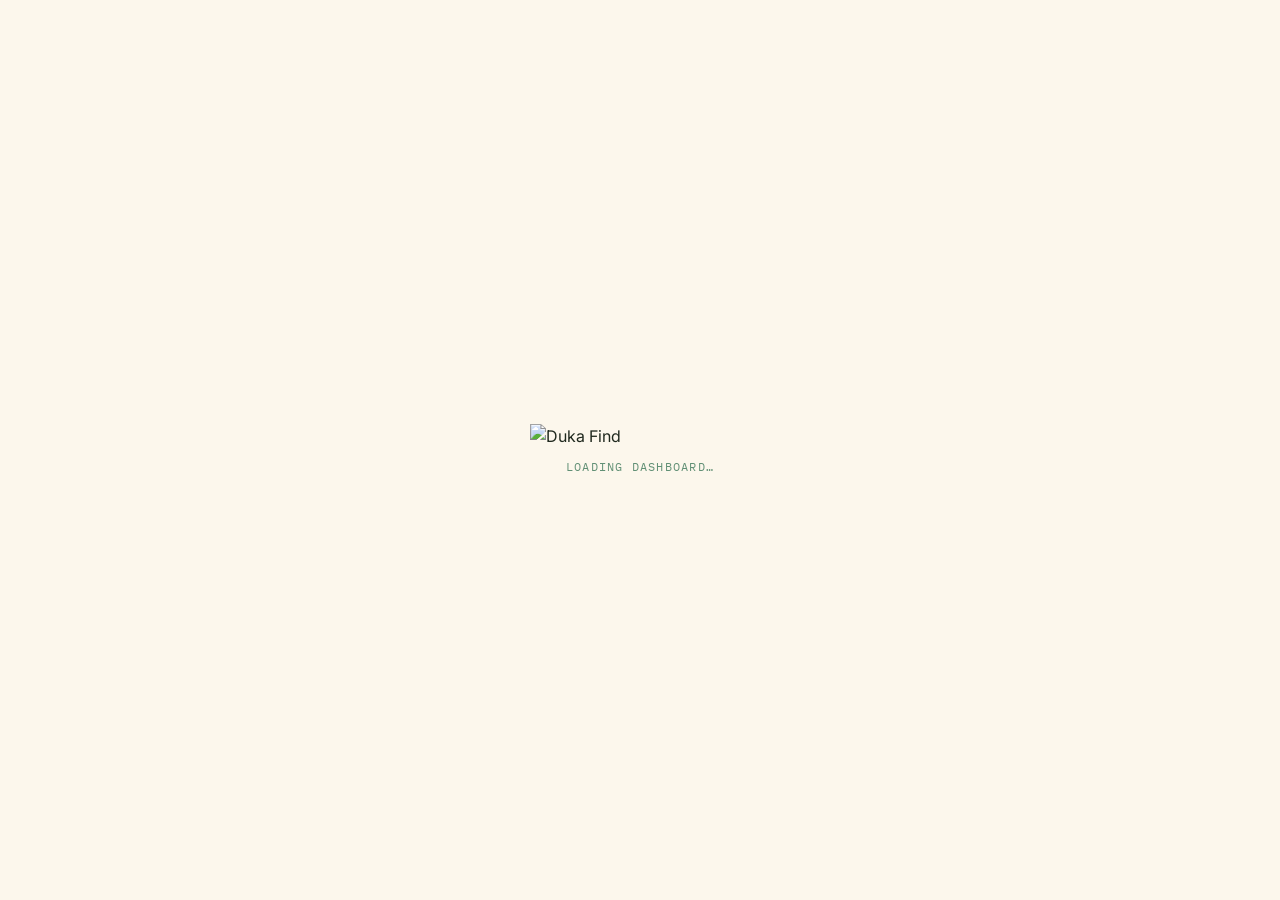
==== admin.html @ 9ef1d08e "Add files via upload" ====
<!DOCTYPE html>
<html lang="en">
<head>
<meta charset="UTF-8">
<meta name="viewport" content="width=device-width, initial-scale=1.0, viewport-fit=cover">
<title>Duka Find — Manage your duka</title>
<link rel="preconnect" href="https://fonts.googleapis.com">
<link href="https://fonts.googleapis.com/css2?family=Fraunces:ital,opsz,wght@0,9..144,500;0,9..144,600;0,9..144,700;0,9..144,800;1,9..144,500;1,9..144,600&family=Inter:wght@400;500;600;700;800&family=IBM+Plex+Mono:wght@500;600&display=swap" rel="stylesheet">
<script src="https://cdn.jsdelivr.net/npm/@supabase/supabase-js@2"></script>
<style>
  :root{
    --cream:#FCF7EC; --cream-deep:#F4EBD9; --paper:#FFFFFF;
    --ink:#20291E; --ink-soft:#5C6B5F; --ink-faint:#8B9A8C;
    --green:#2E6E4E; --green-dark:#1B4A32; --green-soft:#E6F1EA;
    --mango:#EDA93A; --mango-soft:#FCEFD4;
    --paprika:#C6512E; --paprika-soft:#F8E3DA;
    --line:rgba(32,41,30,0.10);
    --shadow-sm:0 6px 18px rgba(32,41,30,0.06);
    --shadow-md:0 18px 40px rgba(32,41,30,0.12);
    --r-lg:24px; --r-md:16px; --r-sm:11px; --r-pill:999px;
  }
  *{box-sizing:border-box;}
  html{height:100%;}
  body{margin:0;height:100dvh;background:var(--cream);color:var(--ink);font-family:'Inter',sans-serif;line-height:1.5;-webkit-font-smoothing:antialiased;overflow:hidden;}
  h1,h2,h3{font-family:'Fraunces',serif;margin:0 0 4px;letter-spacing:-0.01em;}
  button,input,textarea,select{font-family:inherit;}
  img{max-width:100%;}
  @media (prefers-reduced-motion:reduce){*{animation:none!important;transition:none!important;}}
  :focus-visible{outline:2.5px solid var(--green);outline-offset:2px;}
  svg{width:20px;height:20px;display:block;}

  .app{display:flex;flex-direction:column;height:100dvh;max-width:1180px;margin:0 auto;}

  header.topbar{position:relative;overflow:hidden;flex:none;background:linear-gradient(160deg,var(--green-dark),var(--green) 130%);color:#fff;border-radius:0 0 28px 28px;}
  .blob{position:absolute;border-radius:50%;filter:blur(2px);opacity:0.16;background:var(--mango);}
  .blob1{width:220px;height:220px;top:-110px;right:-60px;}
  .blob2{width:160px;height:160px;bottom:-90px;left:8%;opacity:0.12;}
  .topbar-inner{position:relative;padding:20px 20px 26px;display:flex;align-items:center;justify-content:space-between;gap:12px;flex-wrap:wrap;}
  .logo{display:flex;align-items:center;gap:10px;}
  .logo-mark{width:40px;height:40px;object-fit:contain;flex:none;}
  .logo-text{font-family:'Fraunces',serif;font-size:1.35rem;font-weight:700;}
  .logo-sub{font-size:0.68rem;letter-spacing:0.13em;text-transform:uppercase;opacity:0.8;font-family:'IBM Plex Mono',monospace;}

  .top-nav{display:none;gap:6px;background:rgba(255,255,255,0.12);padding:5px;border-radius:var(--r-pill);}
  @media(min-width:760px){.top-nav{display:flex;}}
  .nav-btn{display:flex;align-items:center;gap:7px;background:none;border:none;color:#fff;opacity:0.82;font-weight:600;font-size:0.86rem;padding:9px 15px;border-radius:var(--r-pill);cursor:pointer;transition:opacity .15s,background .15s;position:relative;}
  .nav-btn:hover{opacity:1;}
  .nav-btn.active{background:#fff;color:var(--green-dark);opacity:1;}
  .nav-badge{background:var(--paprika);color:#fff;font-family:'IBM Plex Mono',monospace;font-size:0.66rem;min-width:16px;height:16px;border-radius:9px;display:inline-flex;align-items:center;justify-content:center;padding:0 4px;}
  .top-right{display:flex;align-items:center;gap:10px;}
  .user-chip{display:flex;align-items:center;gap:8px;background:rgba(255,255,255,0.14);color:#fff;padding:6px 8px 6px 6px;border-radius:var(--r-pill);}
  .user-chip .avatar{width:28px;height:28px;font-size:0.78rem;}
  .user-chip button{background:none;border:none;color:#fff;opacity:0.8;font-size:0.78rem;font-weight:700;cursor:pointer;}
  .user-chip button:hover{opacity:1;}

  .views{position:relative;flex:1;overflow:hidden;}
  .view.root{position:absolute;inset:0;display:none;overflow-y:auto;padding:26px 20px 100px;}
  @media(min-width:760px){.view.root{padding-bottom:40px;}}
  .view.root.active{display:block;animation:riseIn .3s ease;}
  .view.root.flex-view.active{display:flex;flex-direction:column;padding:0;overflow:hidden;}
  @keyframes riseIn{from{opacity:0;transform:translateY(8px);}to{opacity:1;transform:translateY(0);}}

  .page-intro{max-width:60ch;margin-bottom:22px;}
  .eyebrow{font-family:'IBM Plex Mono',monospace;font-size:0.76rem;color:var(--green);font-weight:600;margin:0 0 6px;}
  .page-intro h1{font-size:1.55rem;}
  .page-intro p{color:var(--ink-soft);margin:6px 0 0;}
  .content-max{max-width:720px;}

  .panel{background:var(--paper);border-radius:var(--r-lg);box-shadow:var(--shadow-sm);border:1px solid var(--line);padding:24px 24px 26px;margin-bottom:22px;}
  label{display:block;font-size:0.82rem;font-weight:700;color:var(--ink-soft);margin-bottom:6px;}
  input[type=text],input[type=email],input[type=password],input[type=number],textarea,select{
    width:100%;padding:12px 14px;border:1.6px solid var(--line);border-radius:var(--r-sm);
    font-size:0.94rem;color:var(--ink);background:var(--cream);transition:border-color .15s,box-shadow .15s;
  }
  input:focus,textarea:focus,select:focus{outline:none;border-color:var(--green);box-shadow:0 0 0 4px var(--green-soft);}
  textarea{resize:vertical;min-height:80px;}
  .field{margin-bottom:16px;}
  .grid-2{display:grid;grid-template-columns:1fr 1fr;gap:16px;}
  @media(max-width:560px){.grid-2{grid-template-columns:1fr;}}
  .hint{font-size:0.78rem;color:var(--ink-faint);margin-top:5px;}
  .field-error{font-size:0.8rem;color:var(--paprika);margin-top:5px;display:none;}
  .pin-row{display:flex;align-items:center;gap:12px;flex-wrap:wrap;}
  .btn-pin{background:var(--green-soft);color:var(--green-dark);border:none;border-radius:var(--r-pill);padding:10px 18px;font-weight:700;font-size:0.86rem;cursor:pointer;display:inline-flex;align-items:center;gap:8px;}
  .btn-pin:hover{background:var(--green);color:#fff;}
  .btn-pin:disabled{opacity:0.6;cursor:not-allowed;}
  .pin-status{font-size:0.82rem;color:var(--ink-soft);}
  .pin-status.ok{color:var(--green-dark);font-weight:600;}

  .btn{font-weight:700;font-size:0.9rem;border:none;border-radius:var(--r-pill);padding:12px 22px;cursor:pointer;display:inline-flex;align-items:center;gap:8px;transition:transform .12s,background .15s;}
  .btn:active{transform:scale(0.97);}
  .btn-primary{background:var(--green);color:#fff;box-shadow:0 10px 22px rgba(46,110,78,0.28);}
  .btn-primary:hover{background:var(--green-dark);}
  .btn-block{width:100%;justify-content:center;}
  .btn[disabled]{opacity:0.6;cursor:not-allowed;}

  .uploader{border:2px dashed var(--line);border-radius:var(--r-md);padding:22px;text-align:center;cursor:pointer;background:var(--cream);display:flex;flex-direction:column;align-items:center;gap:8px;transition:border-color .15s,background .15s;}
  .uploader:hover{border-color:var(--green);background:var(--green-soft);}
  .uploader input{display:none;}
  .uploader .up-icon{width:40px;height:40px;border-radius:50%;background:var(--mango-soft);color:var(--mango);display:flex;align-items:center;justify-content:center;}
  .uploader p{margin:0;font-size:0.85rem;color:var(--ink-soft);}
  .thumbs{display:flex;flex-wrap:wrap;gap:10px;margin-top:12px;}
  .thumb{position:relative;width:78px;height:78px;border-radius:12px;overflow:hidden;border:1px solid var(--line);}
  .thumb img{width:100%;height:100%;object-fit:cover;display:block;}
  .thumb button{position:absolute;top:4px;right:4px;background:var(--paprika);color:#fff;border:none;border-radius:50%;width:20px;height:20px;font-size:12px;line-height:1;cursor:pointer;}

  .neg-toggle{display:flex;align-items:center;gap:10px;padding:12px 14px;border:1.6px solid var(--line);border-radius:var(--r-sm);background:var(--cream);cursor:pointer;}
  .neg-toggle input{width:18px;height:18px;accent-color:var(--paprika);}
  .neg-toggle span.lbl{font-size:0.9rem;font-weight:600;flex:1;}
  .stamp{display:inline-flex;align-items:center;border:1.6px solid var(--paprika);color:var(--paprika);font-family:'IBM Plex Mono',monospace;text-transform:uppercase;font-size:0.62rem;letter-spacing:.07em;padding:2px 7px;border-radius:5px;transform:rotate(-4deg);font-weight:700;}

  .product-row{display:flex;gap:14px;padding:14px 0;border-top:1px solid var(--line);align-items:flex-start;}
  .product-row:first-child{border-top:none;}
  .p-thumb{width:64px;height:64px;border-radius:12px;object-fit:cover;background:var(--cream);flex:none;border:1px solid var(--line);}
  .p-info{flex:1;min-width:0;}
  .p-info h4{margin:0 0 3px;font-family:'Fraunces',serif;font-size:1.05rem;}
  .p-info p{margin:6px 0 0;font-size:0.85rem;color:var(--ink-soft);}
  .tag{position:relative;display:inline-flex;align-items:center;background:var(--mango);color:var(--green-dark);padding:3px 12px 3px 18px;font-family:'IBM Plex Mono',monospace;font-weight:600;font-size:0.78rem;clip-path:polygon(9px 0,100% 0,100% 100%,9px 100%,0 50%);}
  .tag::before{content:'';position:absolute;left:5px;top:50%;transform:translateY(-50%);width:4px;height:4px;border-radius:50%;background:var(--cream);}
  .p-meta{display:flex;gap:8px;align-items:center;margin-top:6px;flex-wrap:wrap;}
  .icon-btn{background:none;border:none;color:var(--ink-faint);cursor:pointer;font-size:0.8rem;font-weight:700;padding:6px 8px;display:flex;align-items:center;gap:5px;}
  .icon-btn:hover{color:var(--paprika);}
  .icon-btn.round{width:38px;height:38px;border-radius:50%;border:1px solid var(--line);background:var(--paper);color:var(--ink);display:flex;align-items:center;justify-content:center;flex:none;}
  .icon-btn.round:hover{background:var(--green-soft);color:var(--green-dark);}
  .empty-state{background:var(--paper);border:1.5px dashed var(--line);border-radius:var(--r-lg);padding:40px 24px;text-align:center;color:var(--ink-soft);}
  .empty-state .es-icon{width:48px;height:48px;border-radius:50%;background:var(--green-soft);color:var(--green);display:flex;align-items:center;justify-content:center;margin:0 auto 12px;}
  .empty-state h3{color:var(--ink);margin-bottom:6px;font-size:1.05rem;}
  .verified-badge{display:inline-flex;align-items:center;gap:5px;font-size:0.76rem;font-weight:700;padding:5px 11px;border-radius:var(--r-pill);}
  .verified-badge.pending{background:var(--mango-soft);color:#8a5c10;}
  .verified-badge.ok{background:var(--green-soft);color:var(--green-dark);}
  .tin-display{background:var(--cream-deep);border-radius:var(--r-sm);padding:12px 14px;font-family:'IBM Plex Mono',monospace;font-size:0.88rem;display:flex;align-items:center;justify-content:space-between;gap:10px;flex-wrap:wrap;}

  /* pushed chat view (list -> full conversation) */
  .conv-list{display:flex;flex-direction:column;gap:10px;}
  .conv-row{display:flex;align-items:center;gap:13px;background:var(--paper);border:1px solid var(--line);border-radius:var(--r-md);padding:13px 15px;cursor:pointer;transition:transform .15s,box-shadow .15s;}
  .conv-row:hover{transform:translateY(-1px);box-shadow:var(--shadow-sm);}
  .avatar{width:46px;height:46px;border-radius:50%;background:var(--green);color:#fff;display:flex;align-items:center;justify-content:center;font-family:'Fraunces',serif;font-weight:700;font-size:1.1rem;flex:none;}
  .conv-main{flex:1;min-width:0;}
  .conv-top{display:flex;justify-content:space-between;gap:8px;}
  .conv-top h4{margin:0;font-family:'Fraunces',serif;font-size:1.02rem;}
  .conv-time{font-family:'IBM Plex Mono',monospace;font-size:0.68rem;color:var(--ink-faint);white-space:nowrap;}
  .conv-preview{display:flex;justify-content:space-between;align-items:center;gap:8px;margin-top:2px;}
  .conv-preview p{margin:0;font-size:0.85rem;color:var(--ink-soft);white-space:nowrap;overflow:hidden;text-overflow:ellipsis;}
  .dot{width:9px;height:9px;border-radius:50%;background:var(--paprika);flex:none;}

  .view.pushed{position:fixed;inset:0;background:var(--cream);z-index:60;transform:translateX(100%);transition:transform .32s cubic-bezier(.22,.61,.36,1);display:flex;flex-direction:column;}
  .view.pushed.active{transform:translateX(0);}
  .page-head{flex:none;display:flex;align-items:center;gap:14px;padding:16px 18px;background:var(--paper);border-bottom:1px solid var(--line);}
  .chat-head-info{display:flex;align-items:center;gap:11px;flex:1;min-width:0;}
  .chat-head-info .avatar{width:40px;height:40px;font-size:1rem;box-shadow:0 2px 8px rgba(46,110,78,0.25);}
  .chat-head-info h2{font-size:1.02rem;text-align:left;margin:0;white-space:nowrap;overflow:hidden;text-overflow:ellipsis;}
  .page-head.chat-head{box-shadow:0 2px 10px rgba(32,41,30,0.05);}
  .tiny{font-size:0.74rem;color:var(--ink-soft);}
  .chat-scroll{flex:1;overflow-y:auto;padding:20px 16px;display:flex;flex-direction:column;gap:3px;background:
      radial-gradient(circle at 90% 0%, rgba(46,110,78,0.06), transparent 42%),
      radial-gradient(circle at 10% 100%, rgba(237,169,58,0.05), transparent 45%),
      var(--cream-deep);}
  .msg-row{display:flex;flex-direction:column;margin:5px 0;max-width:min(78%,480px);}
  .msg-row.owner{align-self:flex-end;align-items:flex-end;}
  .msg-row.customer{align-self:flex-start;align-items:flex-start;}
  .msg{padding:9px 13px;border-radius:17px;font-size:0.91rem;line-height:1.42;box-shadow:0 1px 2px rgba(32,41,30,0.06);word-break:break-word;}
  .msg-row.owner .msg{background:linear-gradient(155deg,var(--green),var(--green-dark));color:#fff;border-bottom-right-radius:4px;}
  .msg-row.customer .msg{background:var(--paper);color:var(--ink);border:1px solid var(--line);border-bottom-left-radius:4px;}
  .msg-meta{display:flex;align-items:center;gap:4px;margin-top:3px;padding:0 3px;font-family:'IBM Plex Mono',monospace;font-size:0.64rem;color:var(--ink-faint);}
  .msg-ticks{display:flex;align-items:center;color:var(--ink-faint);}
  .msg-ticks svg{width:15px;height:15px;}
  .msg-ticks.seen{color:var(--mango);}
  .empty-chat{margin:auto;text-align:center;color:var(--ink-soft);font-size:0.88rem;max-width:30ch;}

  .composer{flex:none;display:flex;align-items:flex-end;gap:10px;padding:14px 20px;padding-bottom:max(14px, env(safe-area-inset-bottom));background:var(--paper);border-top:1px solid var(--line);box-shadow:0 -2px 10px rgba(32,41,30,0.04);}
  .attach-btn{width:42px;height:42px;border-radius:50%;background:var(--cream);color:var(--ink-soft);border:1.5px solid var(--line);display:flex;align-items:center;justify-content:center;cursor:pointer;flex:none;transition:background .15s,color .15s,border-color .15s;}
  .attach-btn svg{width:19px;height:19px;}
  .attach-btn:hover{background:var(--green-soft);color:var(--green-dark);border-color:var(--green-soft);}
  .image-preview-bar{flex:none;display:flex;align-items:center;gap:10px;padding:10px 20px;background:var(--paper);border-top:1px solid var(--line);font-size:0.82rem;color:var(--ink-soft);}
  .image-preview-bar img{width:40px;height:40px;object-fit:cover;border-radius:8px;border:1px solid var(--line);}
  .image-preview-bar button{margin-left:auto;background:none;border:none;color:var(--ink-faint);cursor:pointer;width:26px;height:26px;border-radius:50%;display:flex;align-items:center;justify-content:center;}
  .image-preview-bar button:hover{background:var(--cream-deep);}
  .msg img.chat-img{max-width:100%;border-radius:10px;display:block;cursor:zoom-in;}
  .msg img.chat-img + span{margin-top:6px;display:block;}
  .lightbox{position:fixed;inset:0;background:rgba(20,28,20,0.88);z-index:90;display:none;align-items:center;justify-content:center;padding:24px;}
  .lightbox.open{display:flex;}
  .lightbox img{max-width:100%;max-height:88vh;border-radius:12px;box-shadow:0 20px 60px rgba(0,0,0,0.4);}
  .lightbox-close{position:absolute;top:20px;right:20px;width:42px;height:42px;border-radius:50%;background:rgba(255,255,255,0.15);color:#fff;border:none;display:flex;align-items:center;justify-content:center;cursor:pointer;}
  .lightbox-close:hover{background:rgba(255,255,255,0.28);}
  .composer textarea{flex:1;resize:none;max-height:120px;min-height:44px;border:1.6px solid var(--line);border-radius:20px;padding:11px 16px;font-size:0.9rem;background:var(--cream);color:var(--ink);}
  .composer textarea:focus{outline:none;border-color:var(--green);}
  .send-btn{width:46px;height:46px;border-radius:50%;background:linear-gradient(155deg,var(--green),var(--green-dark));color:#fff;border:none;display:flex;align-items:center;justify-content:center;cursor:pointer;flex:none;transition:transform .12s,box-shadow .15s;box-shadow:0 3px 10px rgba(46,110,78,0.35);}
  .send-btn:hover{box-shadow:0 4px 14px rgba(46,110,78,0.45);}
  .send-btn:active{transform:scale(0.93);}

  .bottom-nav{flex:none;background:var(--paper);border-top:1px solid var(--line);display:flex;justify-content:space-around;padding:8px 10px max(8px, env(safe-area-inset-bottom));box-shadow:0 -6px 20px rgba(32,41,30,0.06);}
  @media(min-width:760px){.bottom-nav{display:none;}}
  .bn-btn{position:relative;background:none;border:none;display:flex;flex-direction:column;align-items:center;gap:3px;color:var(--ink-faint);font-size:0.66rem;font-weight:600;padding:6px 18px;border-radius:14px;cursor:pointer;}
  .bn-btn.active{color:var(--green-dark);background:var(--green-soft);}
  .bn-badge{position:absolute;top:2px;right:8px;background:var(--paprika);color:#fff;font-family:'IBM Plex Mono',monospace;font-size:0.58rem;min-width:14px;height:14px;border-radius:8px;display:flex;align-items:center;justify-content:center;padding:0 3px;}

  #toast{position:fixed;bottom:88px;left:50%;transform:translateX(-50%) translateY(20px);background:var(--ink);color:var(--cream);padding:12px 20px;border-radius:999px;font-size:0.86rem;opacity:0;pointer-events:none;transition:opacity .2s,transform .2s;z-index:80;}
  #toast.show{opacity:1;transform:translateX(-50%) translateY(0);}
  @media(min-width:760px){#toast{bottom:24px;}}
  .loading-row{display:flex;flex-direction:column;align-items:center;justify-content:center;gap:12px;padding:46px 20px;color:var(--ink-soft);font-size:0.86rem;}
  .loading-row .logo-ping-wrap{position:relative;width:56px;height:56px;display:flex;align-items:center;justify-content:center;}
  .loading-row .logo-ping-wrap img{width:40px;height:40px;position:relative;z-index:2;animation:logoBreathe 1.6s ease-in-out infinite;}
  .loading-row .ping-ring{position:absolute;inset:0;border-radius:50%;border:2px solid var(--mango);opacity:0;animation:pingRing 1.8s ease-out infinite;}
  .loading-row .ping-ring.delay{animation-delay:0.9s;}
  @keyframes pingRing{0%{transform:scale(0.55);opacity:0.65;}100%{transform:scale(1.7);opacity:0;}}
  @keyframes logoBreathe{0%,100%{transform:scale(1);}50%{transform:scale(1.08);}}

  #splashScreen{position:fixed;inset:0;background:var(--cream);z-index:300;display:flex;flex-direction:column;align-items:center;justify-content:center;gap:10px;transition:opacity .45s ease, visibility .45s ease;}
  #splashScreen.hide{opacity:0;visibility:hidden;pointer-events:none;}
  #splashScreen img{width:min(220px,60vw);animation:splashPulse 1.8s ease-in-out infinite;}
  #splashScreen span{font-family:'IBM Plex Mono',monospace;font-size:0.76rem;letter-spacing:0.1em;text-transform:uppercase;color:var(--green);opacity:0.75;}
  @keyframes splashPulse{0%,100%{transform:scale(1);}50%{transform:scale(1.045);}}

  /* ---------------- auth gate ---------------- */
  #authGate{position:fixed;inset:0;background:var(--cream);z-index:100;display:flex;align-items:center;justify-content:center;padding:24px;overflow-y:auto;}
  .auth-card{background:var(--paper);border-radius:var(--r-lg);box-shadow:var(--shadow-md);max-width:440px;width:100%;padding:30px 28px 32px;margin:24px 0;}
  .auth-card h1{font-size:1.4rem;}
  .auth-card .sub{color:var(--ink-soft);font-size:0.9rem;margin:6px 0 20px;}
  .auth-tabs{display:flex;gap:6px;background:var(--cream);padding:5px;border-radius:var(--r-pill);margin-bottom:22px;}
  .auth-tab{flex:1;border:none;background:none;padding:9px;border-radius:var(--r-pill);font-weight:700;font-size:0.86rem;color:var(--ink-soft);cursor:pointer;}
  .auth-tab.active{background:var(--green);color:#fff;}
  .auth-form{display:none;}
  .auth-form.active{display:block;}
  .auth-msg{font-size:0.85rem;padding:10px 13px;border-radius:var(--r-sm);margin-bottom:14px;display:none;}
  .auth-msg.show{display:block;}
  .auth-msg.error{background:var(--paprika-soft);color:#8a2f14;}
  .auth-msg.success{background:var(--green-soft);color:var(--green-dark);}
</style>
<style id="messages-reference-design">#view-messages .messages-shell{background:var(--paper);border:1px solid var(--line);border-radius:22px;overflow:hidden;box-shadow:var(--shadow-sm);}
#view-messages .messages-sidebar{min-width:0;background:var(--paper);}
#view-messages .section-head{padding:20px 18px 16px;margin:0;border-bottom:1px solid var(--line);}
#view-messages .section-head h1{font-size:1.25rem;color:var(--green-dark);}
#view-messages .section-head .sub{font-size:.76rem;margin:4px 0 0;color:var(--green);}
#view-messages #convList{gap:4px;padding:10px;}
#view-messages .conv-row{border:0;border-radius:13px;padding:12px 10px;gap:10px;box-shadow:none;}
#view-messages .conv-row:hover{transform:none;background:var(--green-soft);}
#view-messages .conv-row[aria-current="true"]{background:var(--cream-deep);box-shadow:inset 3px 0 var(--mango);}
#view-messages .conv-row .avatar{width:40px;height:40px;font-size:1rem;}
#view-messages .conv-top h4{font-family:'Inter',sans-serif;font-size:.8rem;font-weight:600;color:var(--green-dark);}
#view-messages .conv-preview p{font-size:.72rem;color:var(--green);}
#view-messages .conv-time{font-size:.6rem;}
#view-messages .dot{background:var(--mango);}
.messages-chat-host{display:none;}
#view-chat .chat-scroll{min-height:0;background:var(--cream);padding:22px 24px;}
#view-chat .msg-row.owner .msg{background:var(--green-dark);color:white;}
#view-chat .msg-row.customer .msg{background:var(--paper);color:var(--green-dark);}
#view-chat .msg{padding:12px 15px;font-size:.83rem;border-radius:14px;}
#view-chat .msg-row{margin-top:22px;max-width:78%;}
#view-chat .msg-row.grouped{margin-top:3px;}
#view-chat .chat-head-info h2{font-size:1.2rem;color:var(--green-dark);}
#view-chat .composer{gap:8px;padding:12px;background:var(--paper);box-shadow:none;}
#view-chat .composer textarea{min-width:0;background:var(--cream);border-radius:13px;color:var(--green-dark);}
#view-chat .attach-btn{border:0;background:var(--cream);color:var(--green);width:36px;height:40px;border-radius:10px;}
#view-chat .send-btn{border-radius:11px;width:40px;height:40px;background:var(--green-dark);}
#view-chat .image-preview-bar[hidden]{display:none;}
@media(min-width:720px){
  #view-messages{padding-top:24px;padding-bottom:24px;}
  #view-messages .messages-shell{display:grid;grid-template-columns:280px minmax(0,1fr);height:clamp(480px,calc(100dvh - 155px),820px);}
  #view-messages .messages-sidebar{display:flex;flex-direction:column;min-height:0;border-right:1px solid var(--line);}
  #view-messages #convList{flex:1;min-height:0;overflow-y:auto;}
  .messages-chat-host{display:flex;position:relative;min-width:0;min-height:0;background:var(--cream);}
  .messages-chat-placeholder{margin:auto;padding:30px;text-align:center;color:var(--ink-soft);}
  .messages-chat-placeholder h2{font-size:1.3rem;color:var(--green-dark);}
  .messages-chat-placeholder p{font-size:.85rem;}
  .messages-chat-host:has(#view-chat.active) .messages-chat-placeholder{display:none;}
  .messages-chat-host #view-chat{position:absolute;inset:0;z-index:1;transform:none;transition:none;display:none;min-width:0;min-height:0;}
  .messages-chat-host #view-chat.active{display:flex;}
  .messages-chat-host #chatBack{display:none;}
  .messages-chat-host .chat-head{padding:16px 22px;box-shadow:none;}
}
@media(max-width:719px){
  #view-messages .messages-shell{border:0;box-shadow:none;border-radius:16px;}
  #view-chat .chat-scroll{padding:18px 14px;}
  #view-chat .msg-row{max-width:88%;}
  #view-chat .composer{padding-bottom:max(12px,env(safe-area-inset-bottom));}
}
#view-messages.active{display:block;padding:24px 20px;}
#view-messages .messages-shell{height:100%;min-height:0;}
#view-messages .section-head{display:block;}
#view-chat .chat-scroll{gap:0;}
#view-chat .msg-row{margin-bottom:0;}
#view-chat .day-divider{display:flex;justify-content:center;margin:18px 0 10px;}
#view-chat .day-divider span{background:rgba(32,41,30,.06);color:var(--ink-soft);font-size:.72rem;font-weight:600;padding:4px 12px;border-radius:999px;}
#view-chat .msg-caption{display:block;margin-top:6px;}
#view-chat .send-btn:disabled{opacity:.45;cursor:not-allowed;}
@media(max-width:719px){#view-messages.active{padding:16px 12px 90px;overflow-y:auto;}#view-messages .messages-shell{height:auto;min-height:100%;}#view-chat{position:fixed;z-index:50;}}
</style><link rel="stylesheet" href="assets/admin-ui.css?v=8"><link rel="stylesheet" href="assets/duka-controls.css?v=7"></head>
<body>

<div id="splashScreen">
  <img src="assets/duka-logo.png" alt="Duka Find">
  <span>Loading dashboard…</span>
</div>

<!-- ================= AUTH GATE ================= -->
<div id="authGate"><div class="auth-card"><aside class="auth-story"><div class="brand-lockup"><img src="assets/duka-logo.png" alt="Duka Find"><span>Duka Find<small>FOR SHOP OWNERS</small></span></div><div class="story-copy"><p class="overline">GROW LOCAL. GO FURTHER.</p><h2>Your shop.<br>More discoverable.</h2><p>Connect with customers in your neighbourhood, one conversation at a time.</p><ul><li><svg viewBox="0 0 24 24" fill="none" stroke="currentColor" stroke-width="1.7" stroke-linecap="round" stroke-linejoin="round" aria-hidden="true"><path d="M20 10c0 6-8 12-8 12s-8-6-8-12a8 8 0 0 1 16 0ZM12 7v6m-3-3h6"/></svg> Help customers find you</li><li><svg viewBox="0 0 24 24" fill="none" stroke="currentColor" stroke-width="1.7" stroke-linecap="round" stroke-linejoin="round" aria-hidden="true"><path d="m3 7 9-4 9 4-9 4ZM3 7v10l9 4 9-4V7M12 11v10"/></svg> Showcase what you sell</li><li><svg viewBox="0 0 24 24" fill="none" stroke="currentColor" stroke-width="1.7" stroke-linecap="round" stroke-linejoin="round" aria-hidden="true"><path d="M21 11a8 8 0 0 1-8 8H7l-4 3V11a9 9 0 0 1 18 0Z"/></svg> Keep the conversation going</li></ul></div><div class="story-footer">Local shops. Real communities.</div></aside><div class="auth-main"><div class="auth-tabs"><button class="auth-tab active" data-tab="login">Log in</button><button class="auth-tab" data-tab="signup">Create your shop</button></div><div id="authMsg" class="auth-msg" role="status"></div><form class="auth-form active" id="loginForm"><p class="kicker">WELCOME BACK</p><h1>Good to see you.</h1><p class="subtitle">Log in to manage your shop.</p><div class="field"><label for="loginEmail">Email address</label><input id="loginEmail" type="email" placeholder="you@example.com" required autocomplete="email"></div><div class="field"><label for="loginPassword">Password</label><input id="loginPassword" type="password" placeholder="Enter your password" required autocomplete="current-password"></div><div class="login-options"><button type="button" id="forgotPassword" class="text-button">Forgot password?</button></div><button class="btn btn-primary btn-block" id="loginSubmit" type="submit">Log in <svg viewBox="0 0 24 24" fill="none" stroke="currentColor" stroke-width="1.7" stroke-linecap="round" stroke-linejoin="round" aria-hidden="true"><path d="M5 12h14m-6-6 6 6-6 6"/></svg></button><p class="auth-bottom">New to Duka Find? <button class="text-button" type="button" id="switchToSignup">Create your shop</button></p></form><form class="auth-form" id="signupForm"><p class="kicker">LET’S GET YOU STARTED</p><h1>Create your shop.</h1><p class="subtitle">Your next customer could be just around the corner.</p><ol class="signup-progress" aria-label="Shop setup"><li>Account</li><li>Business</li><li>Location</li><li>Review</li></ol><fieldset class="signup-step"><legend>Your account</legend><div class="field"><label for="suName">Your full name</label><input id="suName" type="text" placeholder="e.g. Amina Hassan" required autocomplete="name"></div><div class="field"><label for="suEmail">Email address</label><input id="suEmail" type="email" placeholder="you@example.com" required autocomplete="email"></div><div class="field"><label for="suPassword">Password</label><input id="suPassword" type="password" placeholder="At least 6 characters" minlength="6" required autocomplete="new-password"></div><details class="optional-details"><summary>Personal details</summary><div class="field"><label for="suSex">Sex</label><select id="suSex" required><option value="prefer_not_to_say" selected>Prefer not to say</option><option value="female">Female</option><option value="male">Male</option><option value="other">Other</option></select></div></details></fieldset><fieldset class="signup-step" hidden><legend>Tell us about your business</legend><div class="field"><label for="suBusiness">Business name</label><input id="suBusiness" type="text" placeholder="e.g. Amina Home & Living" required></div><div class="field"><label for="suUsername">Shop username</label><input id="suUsername" type="text" placeholder="e.g. amina_home" pattern="[a-zA-Z0-9_]{3,20}" required></div><p class="hint">3–20 letters, numbers or underscores. Customers can search for this.</p><div class="field"><label for="suCategory">Business category</label><select id="suCategory"><option value="" disabled selected>Select a category</option></select></div><div class="field"><label for="suTin">Business TIN number</label><input id="suTin" type="text" placeholder="Enter your business TIN" required></div><p class="hint">Used to verify your business. Each TIN can only be registered once.</p></fieldset><fieldset class="signup-step" hidden><legend>Where can customers find you?</legend><div class="field"><label for="suLocation">Shop location</label><input id="suLocation" type="text" placeholder="e.g. Kikoni, Kampala" required></div><div class="location-explainer"><svg viewBox="0 0 24 24" fill="none" stroke="currentColor" stroke-width="1.7" stroke-linecap="round" stroke-linejoin="round" aria-hidden="true"><path d="M20 10c0 6-8 12-8 12s-8-6-8-12a8 8 0 0 1 16 0ZM12 7v6m-3-3h6"/></svg><div><strong>Put your shop on the map</strong><p>You can add premises photos, delivery details and an exact map pin after creating your account.</p></div></div></fieldset><fieldset class="signup-step" hidden><legend>Ready to open your door?</legend><div id="signupReview" class="review-details"></div><p class="hint">We’ll send a confirmation email to verify your account. Business verification is reviewed separately.</p></fieldset><div class="signup-actions"><button class="btn btn-secondary" type="button" id="signupBack">Back</button><button class="btn btn-primary" type="button" id="signupNext">Continue <svg viewBox="0 0 24 24" fill="none" stroke="currentColor" stroke-width="1.7" stroke-linecap="round" stroke-linejoin="round" aria-hidden="true"><path d="M5 12h14m-6-6 6 6-6 6"/></svg></button><button class="btn btn-primary" type="submit" id="signupSubmit" hidden>Create my shop <svg viewBox="0 0 24 24" fill="none" stroke="currentColor" stroke-width="1.7" stroke-linecap="round" stroke-linejoin="round" aria-hidden="true"><path d="M5 12h14m-6-6 6 6-6 6"/></svg></button></div></form><div class="duka-account-links"><a href="terms.html">Terms and Conditions</a><a href="privacy.html">Privacy Policy</a><a href="delete-account.html">Delete account</a><button type="button" data-duka-blocked>Blocked people</button><a href="support.html">Contact support</a></div><p class="auth-support-link">Need help? <a href="support.html">Contact the developers</a></p></div></div></div>

<!-- ================= DASHBOARD ================= -->
<div class="app">
  <header class="topbar"><div class="topbar-inner"><div class="brand-lockup"><img src="assets/duka-logo.png" alt="Duka Find"><span>Duka Find<small>FOR SHOP OWNERS</small></span></div><p class="nav-label">YOUR WORKSPACE</p><nav class="top-nav" aria-label="Main navigation"><button class="nav-btn active" data-root="overview"><svg viewBox="0 0 24 24" fill="none" stroke="currentColor" stroke-width="1.7" stroke-linecap="round" stroke-linejoin="round" aria-hidden="true"><path d="M3 10 12 3l9 7v10H3Z M9 20v-7h6v7"/></svg><span>Overview</span></button><button class="nav-btn " data-root="profile"><svg viewBox="0 0 24 24" fill="none" stroke="currentColor" stroke-width="1.7" stroke-linecap="round" stroke-linejoin="round" aria-hidden="true"><path d="M3 9h18M4 9v11h16V9M3 9l2-6h14l2 6M9 20v-6h6v6"/></svg><span>Shop profile</span></button><button class="nav-btn " data-root="products"><svg viewBox="0 0 24 24" fill="none" stroke="currentColor" stroke-width="1.7" stroke-linecap="round" stroke-linejoin="round" aria-hidden="true"><path d="m3 7 9-4 9 4-9 4ZM3 7v10l9 4 9-4V7M12 11v10"/></svg><span>Products</span></button><button class="nav-btn " data-root="messages"><svg viewBox="0 0 24 24" fill="none" stroke="currentColor" stroke-width="1.7" stroke-linecap="round" stroke-linejoin="round" aria-hidden="true"><path d="M21 11a8 8 0 0 1-8 8H7l-4 3V11a9 9 0 0 1 18 0Z"/></svg><span>Messages</span><span class="nav-badge" id="topBadge" hidden>0</span></button><button class="nav-btn " data-root="settings"><svg viewBox="0 0 24 24" fill="none" stroke="currentColor" stroke-width="1.7" stroke-linecap="round" stroke-linejoin="round" aria-hidden="true"><path d="M12 8a4 4 0 1 0 0 8 4 4 0 0 0 0-8ZM12 2v3m0 14v3M2 12h3m14 0h3M5 5l2 2m10 10 2 2M5 19l2-2M17 7l2-2"/></svg><span>Settings</span></button></nav><div class="sidebar-bottom"><button class="nav-btn" data-root="support"><svg viewBox="0 0 24 24" fill="none" stroke="currentColor" stroke-width="1.7" stroke-linecap="round" stroke-linejoin="round" aria-hidden="true"><path d="M9 9a3 3 0 1 1 4 3c-1 0-1 1-1 3m0 3v1M22 12a10 10 0 1 1-20 0 10 10 0 0 1 20 0Z"/></svg><span>Help & support</span></button><div class="sidebar-note"><strong>A little care goes a long way.</strong><p>Keep your shop details up to date so customers can find you.</p></div><div id="authArea"></div></div></div></header><div class="workspace-bar"><button class="shop-switch" data-root="profile"><img class="workspace-logo" src="assets/duka-logo.png" alt="Duka Find"><span><strong id="workspaceShopName">Your shop</strong><small id="workspaceStatus">Owner workspace</small></span><span class="chevron">⌄</span></button><div class="workspace-right"><button class="icon-btn" data-root="messages" aria-label="Open messages"><svg viewBox="0 0 24 24" fill="none" stroke="currentColor" stroke-width="1.7" stroke-linecap="round" stroke-linejoin="round" aria-hidden="true"><path d="M5 17h14l-2-3V8a5 5 0 0 0-10 0v6Zm5 3h4"/></svg></button><div class="owner-identity"><span id="ownerAvatar" class="avatar">O</span><span id="ownerDisplayName">Owner</span></div></div></div>

  <main class="views">

    <section class="view root active" id="view-overview"><div class="screen-heading"><div><p class="kicker">YOUR WORKSPACE</p><h1>A good day to grow.</h1><p class="subtitle">Here’s what’s happening with your shop today.</p></div><button class="btn btn-primary" data-root="products"><svg viewBox="0 0 24 24" fill="none" stroke="currentColor" stroke-width="1.7" stroke-linecap="round" stroke-linejoin="round" aria-hidden="true"><path d="M12 4v16M4 12h16"/></svg> Add a product</button></div><div class="verification-banner" id="overviewVerification"><span class="banner-icon"><svg viewBox="0 0 24 24" fill="none" stroke="currentColor" stroke-width="1.7" stroke-linecap="round" stroke-linejoin="round" aria-hidden="true"><path d="m5 12 4 4L19 6"/></svg></span><div><strong id="overviewVerificationTitle">Your shop is pending review</strong><p id="overviewVerificationText">You can keep building your catalogue while your business is reviewed.</p></div><button class="btn btn-secondary" data-root="verification">View status <svg viewBox="0 0 24 24" fill="none" stroke="currentColor" stroke-width="1.7" stroke-linecap="round" stroke-linejoin="round" aria-hidden="true"><path d="M5 12h14m-6-6 6 6-6 6"/></svg></button></div><div class="stat-grid"><article class="stat-card"><div><span>Listed products</span><svg viewBox="0 0 24 24" fill="none" stroke="currentColor" stroke-width="1.7" stroke-linecap="round" stroke-linejoin="round" aria-hidden="true"><path d="m3 7 9-4 9 4-9 4ZM3 7v10l9 4 9-4V7M12 11v10"/></svg></div><strong id="statProducts">—</strong><p>Your catalogue, ready to discover</p></article><article class="stat-card"><div><span>Customer conversations</span><svg viewBox="0 0 24 24" fill="none" stroke="currentColor" stroke-width="1.7" stroke-linecap="round" stroke-linejoin="round" aria-hidden="true"><path d="M21 11a8 8 0 0 1-8 8H7l-4 3V11a9 9 0 0 1 18 0Z"/></svg></div><strong id="statConversations">—</strong><p>Connections with your community</p></article><article class="stat-card"><div><span>Unread conversations</span><svg viewBox="0 0 24 24" fill="none" stroke="currentColor" stroke-width="1.7" stroke-linecap="round" stroke-linejoin="round" aria-hidden="true"><path d="M5 17h14l-2-3V8a5 5 0 0 0-10 0v6Zm5 3h4"/></svg></div><strong id="statUnread">—</strong><p>Make someone’s day. Say hello.</p></article></div><div class="overview-grid"><article class="panel"><div class="card-heading"><div><h2>Make a great first impression</h2><p>A complete shop is easier to discover.</p></div><span id="completionLabel" class="badge">0 of 4</span></div><div class="completion-track"><span id="completionBar"></span></div><div id="setupChecklist" class="setup-checklist"></div></article><article class="panel"><div class="card-heading"><div><h2>Recent conversations</h2><p>A good reply goes a long way.</p></div><button class="text-button" data-root="messages">View all →</button></div><div id="recentConversations"></div></article></div><article class="panel catalogue-overview"><div class="card-heading"><div><h2>A little window into your shop</h2><p>Your most recent products.</p></div><button class="text-button" data-root="products">Manage products →</button></div><div id="recentProducts" class="recent-products"></div></article></section><section class="view root " id="view-profile"><div class="screen-heading"><div><p class="kicker">SHOP PROFILE</p><h1>Make your shop feel like you.</h1><p class="subtitle">Keep the details customers use to find and recognise your business.</p></div><button class="btn btn-secondary" data-root="verification"><svg viewBox="0 0 24 24" fill="none" stroke="currentColor" stroke-width="1.7" stroke-linecap="round" stroke-linejoin="round" aria-hidden="true"><path d="m5 12 4 4L19 6"/></svg> Verification</button></div><div class="profile-tabs" role="tablist" aria-label="Profile sections"><button type="button" role="tab" id="tab-details" aria-controls="profile-details" aria-selected="true" data-profile-tab="details" class="active">Details</button><button type="button" role="tab" id="tab-photos" aria-controls="profile-photos" aria-selected="false" data-profile-tab="photos" class="">Photos</button><button type="button" role="tab" id="tab-location" aria-controls="profile-location" aria-selected="false" data-profile-tab="location" class="">Location</button><button type="button" role="tab" id="tab-delivery" aria-controls="profile-delivery" aria-selected="false" data-profile-tab="delivery" class="">Delivery</button></div><div class="profile-layout"><aside class="panel shop-summary"><div class="shop-cover" id="shopCover"><span><svg viewBox="0 0 24 24" fill="none" stroke="currentColor" stroke-width="1.7" stroke-linecap="round" stroke-linejoin="round" aria-hidden="true"><path d="M3 9h18M4 9v11h16V9M3 9l2-6h14l2 6M9 20v-6h6v6"/></svg></span></div><div class="summary-logo"><img src="assets/duka-logo.png" alt="Duka Find"></div><h2 id="summaryShopName">Your shop</h2><p id="summaryLocation">Add your location</p><span class="verified-badge pending" id="summaryStatus">Pending review</span><p id="summaryDelivery" class="summary-delivery">Your local community is waiting to find you.</p><div id="summaryKeywords" class="summary-keywords"></div><div class="summary-foot"><svg viewBox="0 0 24 24" fill="none" stroke="currentColor" stroke-width="1.7" stroke-linecap="round" stroke-linejoin="round" aria-hidden="true"><path d="M9 9a3 3 0 1 1 4 3c-1 0-1 1-1 3m0 3v1M22 12a10 10 0 1 1-20 0 10 10 0 0 1 20 0Z"/></svg> Changes appear on your public shop once your business is verified.</div></aside><div class="profile-editor"><div class="panel" id="profile-details" role="tabpanel" aria-labelledby="tab-details"><h2>Business details</h2><p class="section-description">The essentials that make your shop yours.</p><div class="field"><label for="bizName">Business name</label><input id="bizName" type="text" placeholder="Your business name" ></div><div class="field"><label for="bizUsername">Shop username</label><input id="bizUsername" type="text" placeholder="e.g. amina_home" pattern="[a-zA-Z0-9_]{3,20}"></div><p class="hint">Your unique name on Duka Find. Letters, numbers and underscores only.</p><div class="field"><label for="bizCategory">Business category</label><select id="bizCategory"><option value="" disabled selected>Select a category</option></select></div><div class="field"><label for="bizKeywords">Search phrases</label><input id="bizKeywords" type="text" placeholder="e.g. baskets, home decor, handmade" ></div><p class="hint">Separate phrases with commas to help customers discover you.</p><div class="tin-display"><span id="tinDisplay">TIN —</span><span class="verified-badge pending" id="verifyBadge">Pending review</span></div><p class="hint">Your TIN is locked after signup. Contact support if it needs correcting.</p></div><div class="panel" id="profile-photos" role="tabpanel" aria-labelledby="tab-photos" hidden><h2>Show customers around</h2><p class="section-description">A familiar shop front makes you easier to find.</p><div class="photo-picker" id="shopUploader"><div class="photo-picker-icon"><svg viewBox="0 0 24 24" fill="none" stroke="currentColor" stroke-width="1.8" stroke-linecap="round" stroke-linejoin="round" aria-hidden="true"><path d="M4 6h4l2-3h4l2 3h4a2 2 0 0 1 2 2v11a2 2 0 0 1-2 2H4a2 2 0 0 1-2-2V8a2 2 0 0 1 2-2Z"/><circle cx="12" cy="13" r="4"/></svg></div><h3>Add photos of your premises</h3><p>Snap something new or choose a photo you already have.</p><div class="photo-picker-actions"><button type="button" class="btn btn-primary" data-photo-input="shopCameraInput"><svg viewBox="0 0 24 24" fill="none" stroke="currentColor" stroke-width="1.8" stroke-linecap="round" stroke-linejoin="round" aria-hidden="true"><path d="M4 6h4l2-3h4l2 3h4a2 2 0 0 1 2 2v11a2 2 0 0 1-2 2H4a2 2 0 0 1-2-2V8a2 2 0 0 1 2-2Z"/><circle cx="12" cy="13" r="4"/></svg> Take photo</button><button type="button" class="btn btn-secondary" data-photo-input="shopImages"><svg viewBox="0 0 24 24" fill="none" stroke="currentColor" stroke-width="1.8" stroke-linecap="round" stroke-linejoin="round" aria-hidden="true"><path d="M3 3h18v18H3ZM3 17l6-6 5 5 3-3 4 4"/><circle cx="16" cy="8" r="1"/></svg> Upload photos</button></div><input type="file" id="shopCameraInput" accept="image/*" capture="environment" hidden><input type="file" id="shopImages" accept="image/*" multiple hidden><span class="photo-picker-note">Upload several photos at once, or take them one at a time.</span></div><p id="shopPhotoStatus" class="hint" role="status"></p><div class="thumbs" id="shopThumbs"></div></div><div class="panel" id="profile-location" role="tabpanel" aria-labelledby="tab-location" hidden><h2>Your place in the neighbourhood</h2><p class="section-description">Tell customers where to find you, then pin your exact location.</p><div class="field"><label for="bizLocation">Location</label><input id="bizLocation" type="text" placeholder="e.g. Kikoni, Kampala" ></div><div class="location-card"><svg viewBox="0 0 24 24" fill="none" stroke="currentColor" stroke-width="1.7" stroke-linecap="round" stroke-linejoin="round" aria-hidden="true"><path d="M20 10c0 6-8 12-8 12s-8-6-8-12a8 8 0 0 1 16 0ZM12 7v6m-3-3h6"/></svg><strong>Pin your shop location</strong><p>Use your current position while at your shop, or enter coordinates below.</p><button class="btn btn-secondary" id="useLocationBtn" type="button"><svg viewBox="0 0 24 24" fill="none" stroke="currentColor" stroke-width="1.7" stroke-linecap="round" stroke-linejoin="round" aria-hidden="true"><path d="M20 10c0 6-8 12-8 12s-8-6-8-12a8 8 0 0 1 16 0ZM12 7v6m-3-3h6"/></svg> Use my current location</button><span class="pin-status" id="pinStatus">Not pinned yet</span></div><div class="grid-2"><div class="field"><label for="bizLat">Latitude</label><input id="bizLat" type="number" placeholder="e.g. 0.3476" step="any" min="-90" max="90"></div><div class="field"><label for="bizLng">Longitude</label><input id="bizLng" type="number" placeholder="e.g. 32.5825" step="any" min="-180" max="180"></div></div><a class="text-button" id="viewPinnedLocation" href="#" target="_blank" rel="noopener" hidden>View pinned location on map ↗</a></div><div class="panel" id="profile-delivery" role="tabpanel" aria-labelledby="tab-delivery" hidden><h2>From your shop to their door</h2><p class="section-description">Give customers a clear idea of delivery and collection.</p><div class="field"><label for="bizDelivery">Delivery policy</label><input id="bizDelivery" type="text" placeholder="e.g. Pickup available. Local delivery from UGX 3,000." ></div><p class="hint">Mention your delivery area, fees and collection options.</p></div><div class="save-bar"><span id="profileSaveHint">Your shop, kept up to date.</span><button class="btn btn-primary" id="saveProfile"><svg viewBox="0 0 24 24" fill="none" stroke="currentColor" stroke-width="1.7" stroke-linecap="round" stroke-linejoin="round" aria-hidden="true"><path d="m5 12 4 4L19 6"/></svg> Save changes</button></div></div></div></section>

    <section class="view root " id="view-products"><div id="catalogueScreen"><div class="screen-heading"><div><p class="kicker">YOUR CATALOGUE</p><h1>Good things, ready to find.</h1><p class="subtitle">Show customers what’s on your shelves.</p></div><button class="btn btn-primary" id="newProduct"><svg viewBox="0 0 24 24" fill="none" stroke="currentColor" stroke-width="1.7" stroke-linecap="round" stroke-linejoin="round" aria-hidden="true"><path d="M12 4v16M4 12h16"/></svg> Add product</button></div><div class="catalogue-stats"><span id="catalogueCount">Loading your products…</span><span><svg viewBox="0 0 24 24" fill="none" stroke="currentColor" stroke-width="1.7" stroke-linecap="round" stroke-linejoin="round" aria-hidden="true"><path d="M3 9h18M4 9v11h16V9M3 9l2-6h14l2 6M9 20v-6h6v6"/></svg> Prices in Ugandan shillings</span></div><div class="panel catalogue-panel"><div class="product-tools"><input type="search" id="productSearch" placeholder="Search your products…" aria-label="Search products"><select id="productFilter" aria-label="Filter products"><option value="all">All products</option><option value="negotiable">Negotiable price</option><option value="fixed">Fixed price</option></select><button class="btn btn-secondary" id="refreshProducts" aria-label="Refresh products">Refresh</button></div><div id="productList"></div></div></div><div id="productEditor" hidden><button class="back-link" id="backToCatalogue" type="button">← Back to products</button><div class="screen-heading"><div><p class="kicker">PRODUCT DETAILS</p><h1>Add a new product.</h1><p class="subtitle">A good photo and a few clear details make all the difference.</p></div></div><div class="product-editor-layout"><div class="panel editor-photos"><h2>Product photos</h2><p class="section-description">Show it in its best light.</p><div id="productHero" class="product-hero"><svg viewBox="0 0 24 24" fill="none" stroke="currentColor" stroke-width="1.7" stroke-linecap="round" stroke-linejoin="round" aria-hidden="true"><path d="M3 3h18v18H3ZM3 17l6-6 5 5 3-3 4 4M16 7h1"/></svg><span>Your product photo</span></div><div class="photo-picker" id="prodUploader"><div class="photo-picker-icon"><svg viewBox="0 0 24 24" fill="none" stroke="currentColor" stroke-width="1.8" stroke-linecap="round" stroke-linejoin="round" aria-hidden="true"><path d="M4 6h4l2-3h4l2 3h4a2 2 0 0 1 2 2v11a2 2 0 0 1-2 2H4a2 2 0 0 1-2-2V8a2 2 0 0 1 2-2Z"/><circle cx="12" cy="13" r="4"/></svg></div><h3>Add a product photo</h3><p>Snap something new or choose a photo you already have.</p><div class="photo-picker-actions"><button type="button" class="btn btn-primary" data-photo-input="productCameraInput"><svg viewBox="0 0 24 24" fill="none" stroke="currentColor" stroke-width="1.8" stroke-linecap="round" stroke-linejoin="round" aria-hidden="true"><path d="M4 6h4l2-3h4l2 3h4a2 2 0 0 1 2 2v11a2 2 0 0 1-2 2H4a2 2 0 0 1-2-2V8a2 2 0 0 1 2-2Z"/><circle cx="12" cy="13" r="4"/></svg> Take photo</button><button type="button" class="btn btn-secondary" data-photo-input="prodImage"><svg viewBox="0 0 24 24" fill="none" stroke="currentColor" stroke-width="1.8" stroke-linecap="round" stroke-linejoin="round" aria-hidden="true"><path d="M3 3h18v18H3ZM3 17l6-6 5 5 3-3 4 4"/><circle cx="16" cy="8" r="1"/></svg> Upload photo</button></div><input type="file" id="productCameraInput" accept="image/*" capture="environment" hidden><input type="file" id="prodImage" accept="image/*"  hidden><span class="photo-picker-note">Your photo is uploaded when you save the product.</span></div><div class="thumbs" id="prodThumb"></div></div><div class="panel"><h2>The little details</h2><p class="section-description">Help customers choose with confidence.</p><div class="field"><label for="prodName">Product name</label><input id="prodName" type="text" placeholder="e.g. Handwoven storage basket" required></div><div class="field"><label for="prodPrice">Price (UGX)</label><input id="prodPrice" type="number" placeholder="e.g. 25000" min="0" step="any" required></div><div class="field"><label for="prodDesc">Description</label><textarea id="prodDesc" rows="5" placeholder="Tell customers about the size, material, features or freshness…"></textarea></div><label class="neg-toggle"><input type="checkbox" id="prodNegotiable"><span class="lbl">Price is negotiable</span><span class="stamp">Negotiable</span></label><div class="editor-actions"><button class="btn btn-secondary" id="cancelProduct" type="button">Cancel</button><button class="btn btn-primary" id="addProduct"><svg viewBox="0 0 24 24" fill="none" stroke="currentColor" stroke-width="1.7" stroke-linecap="round" stroke-linejoin="round" aria-hidden="true"><path d="m5 12 4 4L19 6"/></svg> Save product</button></div><p id="productFormStatus" class="hint" role="status"></p></div></div></div></section><section class="view root " id="view-verification"><div class="screen-heading"><div><p class="kicker">BUSINESS VERIFICATION</p><h1>A little trust goes a long way.</h1><p class="subtitle">Follow your shop’s verification status and review your submitted details.</p></div></div><div class="verification-layout"><article class="panel"><div class="card-heading"><h2>Verification progress</h2><span id="verificationBadge" class="badge">Pending review</span></div><ol class="verification-timeline"><li class="complete"><span><svg viewBox="0 0 24 24" fill="none" stroke="currentColor" stroke-width="1.7" stroke-linecap="round" stroke-linejoin="round" aria-hidden="true"><path d="m5 12 4 4L19 6"/></svg></span><div><h3>Details submitted</h3><p>Your business information has been received.</p></div></li><li id="reviewTimeline" class="current"><span>2</span><div><h3>Business review</h3><p id="reviewTimelineText">Your business details are waiting to be verified.</p></div></li><li id="verifiedTimeline"><span>3</span><div><h3>Shop verified</h3><p>Your shop can be discovered by customers.</p></div></li></ol><div class="soft-note">You can update products and reply to messages while waiting. Your account’s email confirmation is separate from business verification.</div></article><article class="panel"><h2>Submitted details</h2><p class="section-description">Your business information on record.</p><dl id="verificationDetails" class="detail-list"></dl><button class="btn btn-secondary" data-root="profile">Review shop details <svg viewBox="0 0 24 24" fill="none" stroke="currentColor" stroke-width="1.7" stroke-linecap="round" stroke-linejoin="round" aria-hidden="true"><path d="M5 12h14m-6-6 6 6-6 6"/></svg></button></article></div></section><section class="view root " id="view-settings"><div class="screen-heading"><div><p class="kicker">YOUR ACCOUNT</p><h1>Make yourself at home.</h1><p class="subtitle">Manage your account and the way this workspace works for you.</p></div></div><div class="settings-grid"><article class="panel"><h2>Your profile</h2><p class="section-description">The person behind the shop.</p><div class="settings-identity"><span class="avatar" id="settingsAvatar">O</span><div><strong id="settingsName">Owner</strong><p id="settingsEmail">—</p></div></div><div class="field"><label for="settingsFullName">Full name</label><input id="settingsFullName" type="text" placeholder="Your full name" ></div><button class="btn btn-primary" id="saveAccountName">Save name</button></article><article class="panel"><h2>Account security</h2><p class="section-description">Keep your account in your hands.</p><div class="setting-row"><div><strong>Password</strong><p>Receive a secure link to reset your password.</p></div><button class="btn btn-secondary" id="settingsResetPassword">Send link</button></div><div class="setting-row"><div><strong>Email address</strong><p id="settingsEmailStatus">Your sign-in email is managed by Supabase.</p></div></div></article><article class="panel"><h2>Workspace preferences</h2><p class="section-description">Saved on this browser.</p><label class="setting-row"><div><strong>Compact product list</strong><p>Fit more of your catalogue on screen.</p></div><input type="checkbox" role="switch" id="compactProducts"></label><label class="setting-row"><div><strong>Show setup tips</strong><p>Keep the overview checklist visible.</p></div><input type="checkbox" role="switch" id="showSetupTips" checked></label></article><article class="panel"><h2>Account & support</h2><div class="duka-account-links"><a href="terms.html">Terms and Conditions</a><a href="privacy.html">Privacy Policy</a><a href="delete-account.html">Delete account</a><button type="button" data-duka-blocked>Blocked people</button><a href="support.html">Contact support</a></div><p class="section-description">A few answers, whenever you need them.</p><button class="help-row" data-root="support"><svg viewBox="0 0 24 24" fill="none" stroke="currentColor" stroke-width="1.7" stroke-linecap="round" stroke-linejoin="round" aria-hidden="true"><path d="M9 9a3 3 0 1 1 4 3c-1 0-1 1-1 3m0 3v1M22 12a10 10 0 1 1-20 0 10 10 0 0 1 20 0Z"/></svg> Help centre <svg viewBox="0 0 24 24" fill="none" stroke="currentColor" stroke-width="1.7" stroke-linecap="round" stroke-linejoin="round" aria-hidden="true"><path d="M5 12h14m-6-6 6 6-6 6"/></svg></button><button class="help-row" data-root="verification"><svg viewBox="0 0 24 24" fill="none" stroke="currentColor" stroke-width="1.7" stroke-linecap="round" stroke-linejoin="round" aria-hidden="true"><path d="m5 12 4 4L19 6"/></svg> Verification status <svg viewBox="0 0 24 24" fill="none" stroke="currentColor" stroke-width="1.7" stroke-linecap="round" stroke-linejoin="round" aria-hidden="true"><path d="M5 12h14m-6-6 6 6-6 6"/></svg></button><button class="text-button danger-text" id="settingsSignOut">Sign out of your account →</button></article></div></section><section class="view root " id="view-support"><div class="screen-heading"><div><p class="kicker">HELP & SUPPORT</p><h1>A helping hand for your duka.</h1><p class="subtitle">Simple answers to keep your shop moving.</p></div></div><div class="duka-account-links"><a href="terms.html">Terms and Conditions</a><a href="privacy.html">Privacy Policy</a><a href="delete-account.html">Delete account</a><button type="button" data-duka-blocked>Blocked people</button><a href="support.html">Contact support</a></div><section class="panel developer-contact-card" aria-labelledby="developerContactHeading"><div><p class="kicker">CONTACT THE DEVELOPERS</p><h2 id="developerContactHeading">We’re here to help your duka.</h2><p>Questions, technical problems or feedback? Email <a href="mailto:dukafind@gmail.com">dukafind@gmail.com</a>.</p></div><a class="btn btn-primary" href="mailto:dukafind@gmail.com?subject=Duka%20Find%20shop%20support">Email developers ↗</a><a class="text-button" href="support.html">More support options →</a></section><div class="support-layout"><article class="panel"><h2>Frequently asked questions</h2><details open><summary>Why is my shop pending review?</summary><p>Email confirmation gives you access to your account. Business verification is a separate review of your shop information and TIN. This workspace shows the status saved for your shop.</p></details><details><summary>How do I help customers find my shop?</summary><p>Add a recognisable shop name, clear premises photos, search phrases and an exact location in Shop profile.</p></details><details><summary>How can I correct my TIN?</summary><p>The TIN is locked after registration. Email dukafind@gmail.com with your shop username and an explanation of the correction needed.</p></details><details><summary>How do I update a product?</summary><p>Open Products and choose Edit beside the item. Update its photo, description or price, then save your changes.</p></details><details><summary>Where do customer messages appear?</summary><p>Open Messages to see your conversations. Select a customer to reply with text or an image.</p></details></article><aside class="panel support-card"><svg viewBox="0 0 24 24" fill="none" stroke="currentColor" stroke-width="1.7" stroke-linecap="round" stroke-linejoin="round" aria-hidden="true"><path d="M3 9h18M4 9v11h16V9M3 9l2-6h14l2 6M9 20v-6h6v6"/></svg><h2>Make it easy to find you.</h2><p>A complete profile is the best place to start.</p><button class="btn btn-primary" data-root="profile">Open shop profile <svg viewBox="0 0 24 24" fill="none" stroke="currentColor" stroke-width="1.7" stroke-linecap="round" stroke-linejoin="round" aria-hidden="true"><path d="M5 12h14m-6-6 6 6-6 6"/></svg></button></aside></div></section>

    <section class="view root" id="view-messages">
      <div class="messages-shell">
        <aside class="messages-sidebar" aria-label="Conversations">
          <div class="section-head">
            <h1>Messages</h1>
            <p class="sub">Your conversations with customers.</p>
          </div>
          <div class="conv-list" id="convList"></div>
        </aside>
        <div class="messages-chat-host" id="messagesChatHost">
          <div class="messages-chat-placeholder"><h2>Your conversations</h2><p>Select a customer to open your chat.</p></div>
        </div>
      </div>
    </section>

  </main>

  <nav class="bottom-nav" aria-label="Mobile navigation"><button class="bn-btn active" data-root="overview"><svg viewBox="0 0 24 24" fill="none" stroke="currentColor" stroke-width="1.7" stroke-linecap="round" stroke-linejoin="round" aria-hidden="true"><path d="M3 10 12 3l9 7v10H3Z M9 20v-7h6v7"/></svg><span>Overview</span></button><button class="bn-btn " data-root="profile"><svg viewBox="0 0 24 24" fill="none" stroke="currentColor" stroke-width="1.7" stroke-linecap="round" stroke-linejoin="round" aria-hidden="true"><path d="M3 9h18M4 9v11h16V9M3 9l2-6h14l2 6M9 20v-6h6v6"/></svg><span>Shop</span></button><button class="bn-btn " data-root="products"><svg viewBox="0 0 24 24" fill="none" stroke="currentColor" stroke-width="1.7" stroke-linecap="round" stroke-linejoin="round" aria-hidden="true"><path d="m3 7 9-4 9 4-9 4ZM3 7v10l9 4 9-4V7M12 11v10"/></svg><span>Products</span></button><button class="bn-btn " data-root="messages"><svg viewBox="0 0 24 24" fill="none" stroke="currentColor" stroke-width="1.7" stroke-linecap="round" stroke-linejoin="round" aria-hidden="true"><path d="M21 11a8 8 0 0 1-8 8H7l-4 3V11a9 9 0 0 1 18 0Z"/></svg><span>Messages</span><span class="bn-badge" id="bottomBadge" hidden>0</span></button><button class="bn-btn " data-root="settings"><svg viewBox="0 0 24 24" fill="none" stroke="currentColor" stroke-width="1.7" stroke-linecap="round" stroke-linejoin="round" aria-hidden="true"><path d="M12 8a4 4 0 1 0 0 8 4 4 0 0 0 0-8ZM12 2v3m0 14v3M2 12h3m14 0h3M5 5l2 2m10 10 2 2M5 19l2-2M17 7l2-2"/></svg><span>Settings</span></button></nav>
</div>

<section class="view pushed" id="view-chat">
  <div class="page-head chat-head">
    <button class="icon-btn round" id="chatBack"><svg viewBox="0 0 24 24" fill="none" stroke="currentColor" stroke-width="2" stroke-linecap="round" stroke-linejoin="round"><path d="M19 12H5"/><path d="m12 19-7-7 7-7"/></svg></button>
    <div class="chat-head-info">
      <div class="avatar" id="chatAvatar">?</div>
      <div><h2 id="chatTitle">Customer</h2><span class="tiny">In-app chat</span></div>
    </div>
    <span style="width:38px"></span>
  </div>
  <div class="chat-scroll" id="chatScroll"></div>
  <div class="image-preview-bar" id="imagePreviewBar" hidden>
    <img id="imagePreviewThumb">
    <span>Image attached</span>
    <button id="removeImagePreview" type="button">
      <svg viewBox="0 0 24 24" fill="none" stroke="currentColor" stroke-width="2.2" stroke-linecap="round" stroke-linejoin="round"><path d="M18 6 6 18"/><path d="m6 6 12 12"/></svg>
    </button>
  </div>
  <div class="composer">
    <button class="attach-btn" id="attachImageBtn" type="button" title="Attach an image">
      <svg viewBox="0 0 24 24" fill="none" stroke="currentColor" stroke-width="1.9" stroke-linecap="round" stroke-linejoin="round"><path d="M21.44 11.05l-9.19 9.19a5.5 5.5 0 0 1-7.78-7.78l9.2-9.19a3.5 3.5 0 0 1 4.95 4.95l-9.2 9.19a1.5 1.5 0 0 1-2.12-2.12l8.49-8.48"/></svg>
    </button>
    <input type="file" id="chatImageInput" accept="image/*" hidden><input type="file" id="chatCameraInput" accept="image/*" capture="environment" hidden>
    <textarea id="replyText" placeholder="Type a reply..." rows="1"></textarea>
    <button class="send-btn" id="sendReply"><svg viewBox="0 0 24 24" fill="none" stroke="currentColor" stroke-width="1.8" stroke-linecap="round" stroke-linejoin="round"><path d="m22 2-7 20-4-9-9-4Z"/><path d="M22 2 11 13"/></svg></button>
  </div>
</section>

<div class="lightbox" id="lightbox">
  <button class="lightbox-close" id="lightboxClose"><svg viewBox="0 0 24 24" fill="none" stroke="currentColor" stroke-width="2.2" stroke-linecap="round" stroke-linejoin="round"><path d="M18 6 6 18"/><path d="m6 6 12 12"/></svg></button>
  <img id="lightboxImg" src="">
</div>

<div id="toast"></div>

<script>
  /* ============ SUPABASE SETUP — paste your project values here ============ */
const SUPABASE_URL = 'https://otxelmhzhzxgdxrkimht.supabase.co';
const SUPABASE_ANON_KEY = 'sb_publishable_GALUSbw2z0BmuuKT43soQg_m0_LzNwO';

  let sb = null;
  try {
    if(!window.supabase) throw new Error('The Supabase library did not load — check your internet connection.');
    sb = window.supabase.createClient(SUPABASE_URL, SUPABASE_ANON_KEY);
  } catch(err) {
    console.error('[Duka Find] Supabase failed to initialize:', err);
  }
  /* =========================================================================== */

  const $ = sel => document.querySelector(sel);
  const LOGO_ICON_DATA = '[data-uri]';
  function brandLoader(label){
    return `<div class="loading-row">
      <div class="logo-ping-wrap">
        <span class="ping-ring"></span>
        <span class="ping-ring delay"></span>
        <img src="${LOGO_ICON_DATA}" alt="">
      </div>
      <span>${label}</span>
    </div>`;
  }
  const fmt = n => new Intl.NumberFormat('en-UG').format(n);
  const escapeHtml = s => (s||'').replace(/[&<>"']/g, m=>({'&':'&amp;','<':'&lt;','>':'&gt;','"':'&quot;',"'":'&#39;'}[m]));

  const ICON_TICK_SENT = `<svg viewBox="0 0 16 16" fill="none" stroke="currentColor" stroke-width="1.8" stroke-linecap="round" stroke-linejoin="round"><path d="M2 8.2l3.3 3.3L13 3.8"/></svg>`;
  const ICON_TICK_SEEN = `<svg viewBox="0 0 20 16" fill="none" stroke="currentColor" stroke-width="1.8" stroke-linecap="round" stroke-linejoin="round"><path d="M1 8.2l3.3 3.3L11 4"/><path d="M6.5 8.2l3.3 3.3L18 3.8"/></svg>`;

  function toast(msg){
    const t = $('#toast'); t.textContent = msg; t.classList.add('show');
    setTimeout(()=>t.classList.remove('show'), 2400);
  }

  // Turns a Postgres unique-constraint violation into a message that names the actual field.
  function describeShopError(error){
    if(error.code === '23505'){
      if(error.message.includes('username')) return 'That username is already taken — try another.';
      if(error.message.includes('tin_number')) return 'This TIN number is already registered to another shop.';
      return 'That value is already in use by another shop.';
    }
    return error.message || 'Something went wrong — please try again.';
  }

  let currentUser = null;
  let currentShop = null;      // row from public.shops
  let currentRoot = 'overview';
  let openConversationId = null;
  let chatChannel = null;

  const CATEGORIES = [
    { value:'clothing', label:'Clothing' },
    { value:'cosmetics', label:'Cosmetics' },
    { value:'electronics', label:'Electronics' },
    { value:'hardware', label:'Hardware' },
    { value:'plastics', label:'Plastics' },
    { value:'furniture', label:'Furniture' },
    { value:'retail', label:'Retail' },
    { value:'wholesale', label:'Wholesale' },
    { value:'other', label:'Other' }
  ];
  function populateCategorySelects(){
    const opts = CATEGORIES.map(c => `<option value="${c.value}">${c.label}</option>`).join('');
    $('#suCategory').insertAdjacentHTML('beforeend', opts);
    $('#bizCategory').insertAdjacentHTML('beforeend', opts);
  }
  populateCategorySelects();

  /* ================= AUTH GATE ================= */
  document.querySelectorAll('.auth-tab').forEach(tab=>{
    tab.addEventListener('click', ()=>{
      document.querySelectorAll('.auth-tab').forEach(t=>t.classList.toggle('active', t===tab));
      document.querySelectorAll('.auth-form').forEach(f=>f.classList.remove('active'));
      $('#' + tab.dataset.tab + 'Form').classList.add('active');
      hideAuthMsg();
    });
  });

  if(!sb){
    showAuthMsg('Could not connect — the required library failed to load. Check your internet connection and reload the page.', 'error');
    $('#loginSubmit').disabled = true;
    $('#signupSubmit').disabled = true;
  } else if(SUPABASE_URL.includes('YOUR-PROJECT-REF') || SUPABASE_ANON_KEY.includes('YOUR-PUBLIC-ANON-KEY')){
    console.warn('[Duka Find] SUPABASE_URL / SUPABASE_ANON_KEY are still placeholders — every request will fail until you paste your real project values in near the top of this <script> tag.');
  }
  function showAuthMsg(text, type){
    const el = $('#authMsg');
    el.textContent = text;
    el.className = 'auth-msg show ' + type;
  }
  function hideAuthMsg(){ $('#authMsg').className = 'auth-msg'; }

  $('#loginForm').addEventListener('submit', async e=>{
    e.preventDefault();
    hideAuthMsg();
    $('#loginSubmit').disabled = true;
    const email = $('#loginEmail').value.trim();
    const password = $('#loginPassword').value;
    const { error } = await sb.auth.signInWithPassword({ email, password });
    $('#loginSubmit').disabled = false;
    if(error){ showAuthMsg(error.message, 'error'); return; }
    await bootDashboard();
  });

  $('#signupForm').addEventListener('submit', async e=>{
    e.preventDefault();
    hideAuthMsg();
    $('#signupSubmit').disabled = true;

    const fullName = $('#suName').value.trim();
    const email = $('#suEmail').value.trim();
    const password = $('#suPassword').value;
    const sex = $('#suSex').value;
    const businessName = $('#suBusiness').value.trim();
    const username = $('#suUsername').value.trim().toLowerCase();
    const category = $('#suCategory').value;
    const location = $('#suLocation').value.trim();
    const tin = $('#suTin').value.trim();

    if(!/^[a-z0-9_]{3,20}$/.test(username)){
      showAuthMsg('Username must be 3-20 characters: letters, numbers, underscores only.', 'error');
      $('#signupSubmit').disabled = false;
      return;
    }

    if(!(await DukaSafety.beforeAuth())){$('#signupSubmit').disabled=false;return;}
    const { data: signUpData, error: signUpError } = await sb.auth.signUp({ email, password });
    if(signUpError){ showAuthMsg(signUpError.message, 'error'); $('#signupSubmit').disabled = false; return; }

    const userId = signUpData.user?.id;
    if(!userId){ showAuthMsg('Something went wrong creating your account.', 'error'); $('#signupSubmit').disabled = false; return; }

    const pendingProfile = { full_name: fullName, email, sex };
    const pendingShop = { business_name: businessName, username, category, location, tin_number: tin };

    localStorage.setItem('dukafind_pending_' + userId, JSON.stringify({ profile: pendingProfile, shop: pendingShop }));
    if(!signUpData.session){
      // Email confirmation is required, so we don't have an auth token yet and can't
      // write to the database (RLS would reject it). Save what they entered and finish
      // creating the profile/shop automatically the moment they confirm and log in.
      localStorage.setItem('dukafind_pending_' + userId, JSON.stringify({ profile: pendingProfile, shop: pendingShop }));
      $('#signupSubmit').disabled = false;
      document.querySelector('[data-tab="login"]').click();
      showAuthMsg('Almost done! Check your email to confirm your account, then log in — we\'ll finish setting up your shop automatically.', 'success');
      return;
    }

    // Obtain the authenticated acceptance record before writing public shop data.
    if(!(await DukaSafety.ensureAccepted())){$('#signupSubmit').disabled=false;return;}
    // Confirmation is off (or already confirmed) — we have a session, so write now.
    await sb.from('profiles').insert({ id: userId, role: 'owner', ...pendingProfile });
    const { error: shopError } = await sb.from('shops').insert({ owner_id: userId, ...pendingShop });

    $('#signupSubmit').disabled = false;

    if(shopError){
      showAuthMsg(describeShopError(shopError), 'error');
      return;
    }

    localStorage.removeItem('dukafind_pending_' + userId);
    await bootDashboard();
  });

  /* ================= boot / session ================= */
  async function bootDashboard(){
    const { data: { session } } = await sb.auth.getSession();
    if(!session){ return; }
    currentUser = session.user;

    // First login after confirming email? Finish creating the profile/shop we
    // stashed at signup time, now that we actually have an authenticated session.
    const pendingKey = 'dukafind_pending_' + currentUser.id;
    const pendingRaw = localStorage.getItem(pendingKey);
    if(pendingRaw){
      if(!(await DukaSafety.ensureAccepted()))return;
      try{
        const pending = JSON.parse(pendingRaw);
        await sb.from('profiles').upsert({ id: currentUser.id, role: 'owner', ...pending.profile });
        const { error: shopError } = await sb.from('shops').insert({ owner_id: currentUser.id, ...pending.shop });
        if(shopError){
          showAuthMsg(describeShopError(shopError) + ' Please contact support to finish setting up your shop.', 'error');
          localStorage.removeItem(pendingKey);
          return;
        }
        localStorage.removeItem(pendingKey);
      }catch(err){
        console.error('[Duka Find] Failed to complete pending shop signup:', err);
      }
    }

    const { data: shop, error } = await sb.rpc('duka_owner_shop');
    if(error || !shop){
      showAuthMsg('No shop found for this account yet. Please use "Create your shop".', 'error');
      return;
    }
    currentShop = shop;

    $('#authGate').style.display = 'none';
    renderAuthArea();
    loadProfile();
    renderProducts();
    renderConvList();
    watchOwnerInbox();
    refreshWorkspace();
    if(new URLSearchParams(location.search).get('section')==='messages')setRoot('messages');
    loadOverviewConversations();
    loadShopCover();
  }

  function renderAuthArea(){
    const name = currentUser?.user_metadata?.full_name || currentUser?.email || 'Owner';
    $('#authArea').innerHTML = `
      <div class="user-chip">
        <div class="avatar">${escapeHtml(name.charAt(0).toUpperCase())}</div>
        <button id="logoutBtn">Log out</button>
      </div>`;
    $('#logoutBtn').addEventListener('click', async ()=>{
      await sb.auth.signOut();
      location.reload();
    });
  }

  /* ================= nav ================= */
  function setRoot(root){
    currentRoot = root;
    document.querySelectorAll('.view.root').forEach(v => v.classList.toggle('active', v.id === 'view-' + root));
    document.querySelectorAll('.nav-btn').forEach(b => {b.classList.toggle('active', b.dataset.root === root);if(b.dataset.root===root)b.setAttribute('aria-current','page');else b.removeAttribute('aria-current');});
    document.querySelectorAll('.bn-btn').forEach(b => b.classList.toggle('active', b.dataset.root === root));
    if(root === 'messages') renderConvList();
    if(root === 'overview') refreshOverview();
    if(root === 'verification') refreshVerification();
    if(root === 'settings') refreshSettings();
    if(root !== 'messages' && document.querySelector('#view-chat.active')){ $('#view-chat').classList.remove('active'); leaveChatChannel(); }
  }
  document.querySelectorAll('[data-root]').forEach(btn => btn.addEventListener('click', ()=> setRoot(btn.dataset.root)));
  $('#chatBack').addEventListener('click', ()=>{ $('#view-chat').classList.remove('active'); leaveChatChannel(); });

  function fileToPath(file){ return `${currentUser.id}/${Date.now()}-${file.name}`; }
  async function uploadImage(file, bucket){
    const path = fileToPath(file);
    const { error } = await sb.storage.from(bucket).upload(path, file);
    if(error) throw error;
    return sb.storage.from(bucket).getPublicUrl(path).data.publicUrl;
  }

  /* ================= PROFILE ================= */
  async function loadProfile(){
    $('#bizName').value = currentShop.business_name || '';
    $('#bizUsername').value = currentShop.username || '';
    $('#bizCategory').value = currentShop.category || '';
    $('#bizLocation').value = currentShop.location || '';
    $('#bizDelivery').value = currentShop.delivery_policy || '';
    $('#bizKeywords').value = currentShop.keywords || '';
    $('#bizLat').value = currentShop.latitude ?? '';
    $('#bizLng').value = currentShop.longitude ?? '';
    updatePinStatus();
    $('#tinDisplay').textContent = 'TIN ' + currentShop.tin_number;
    const badge = $('#verifyBadge');
    if(currentShop.verified){ badge.textContent = 'Verified'; badge.className = 'verified-badge ok'; }
    else { badge.textContent = 'Pending review'; badge.className = 'verified-badge pending'; }
    await renderShopThumbs();
  }

  function updatePinStatus(){
    const lat = $('#bizLat').value, lng = $('#bizLng').value;
    const el = $('#pinStatus');
    if(lat && lng){ el.textContent = 'Pinned ✓'; el.className = 'pin-status ok'; }
    else { el.textContent = 'Not pinned yet'; el.className = 'pin-status'; }
  }

  $('#useLocationBtn').addEventListener('click', ()=>{
    if(!navigator.geolocation){ toast('Location access is not available in this browser'); return; }
    const btn = $('#useLocationBtn');
    btn.disabled = true;
    const originalText = btn.innerHTML;
    btn.innerHTML = 'Locating…';
    navigator.geolocation.getCurrentPosition(
      pos=>{
        $('#bizLat').value = pos.coords.latitude.toFixed(6);
        $('#bizLng').value = pos.coords.longitude.toFixed(6);
        updatePinStatus();
        btn.disabled = false; btn.innerHTML = originalText;
        toast('Location captured — remember to save');
      },
      err=>{
        console.error(err);
        btn.disabled = false; btn.innerHTML = originalText;
        toast('Could not get your location — you can enter latitude/longitude manually instead');
      },
      { enableHighAccuracy: true, timeout: 10000 }
    );
  });
  $('#bizLat').addEventListener('input', updatePinStatus);
  $('#bizLng').addEventListener('input', updatePinStatus);

  async function renderShopThumbs(){
    const { data: images } = await sb.from('shop_images').select('*').eq('shop_id', currentShop.id).order('sort_order');
    const wrap = $('#shopThumbs');
    wrap.innerHTML = (images||[]).map(img => `<div class="thumb" data-id="${img.id}"><img src="${img.url}"><button data-del="${img.id}">×</button></div>`).join('');
    wrap.querySelectorAll('[data-del]').forEach(btn=>{
      btn.addEventListener('click', async ()=>{
        await sb.from('shop_images').delete().eq('id', btn.dataset.del);
        renderShopThumbs();
      });
    });
  }

  async function handleShopPhotoSelection(e){
    if(!(await DukaSafety.ensureAccepted())){e.target.value='';return;}
    const files = Array.from(e.target.files || []);
    if(!files.length) return;
    e.target.value='';
    const actions = document.querySelectorAll('#shopUploader [data-photo-input]');
    actions.forEach(button=>button.disabled=true);
    let uploaded=0;
    try{
      for(const f of files){
        if(!f.type.startsWith('image/')){toast('Choose an image file.');continue;}
        if(f.size>10*1024*1024){toast('Choose photos smaller than 10 MB each.');continue;}
        $('#shopPhotoStatus').textContent='Uploading photo '+(uploaded+1)+' of '+files.length+'…';
        try{
          const url=await uploadImage(f,'shop-images');
          const {error}=await sb.from('shop_images').insert({shop_id:currentShop.id,url});
          if(error) throw error;
          uploaded++;
        }catch(err){console.error(err);toast('A photo could not be uploaded. Please try again.');}
      }
      await renderShopThumbs();
      await loadShopCover();
      $('#shopPhotoStatus').textContent=uploaded ? uploaded+' photo'+(uploaded===1?'':'s')+' added to your shop.' : 'No photos were added. Please try again.';
    }finally{actions.forEach(button=>button.disabled=false);}
  }
  $('#shopImages').addEventListener('change',handleShopPhotoSelection);
  $('#shopCameraInput').addEventListener('change',handleShopPhotoSelection);

  $('#saveProfile').addEventListener('click', async ()=>{
    if(!(await DukaSafety.ensureAccepted()))return;
    const name = $('#bizName').value.trim();
    const username = $('#bizUsername').value.trim().toLowerCase();
    if(!name){ toast('Add a business name first'); return; }
    if(!/^[a-z0-9_]{3,20}$/.test(username)){
      toast('Username must be 3-20 characters: letters, numbers, underscores only');
      return;
    }
    const latRaw = $('#bizLat').value.trim();
    const lngRaw = $('#bizLng').value.trim();
    const { error } = await sb.from('shops').update({
      business_name: name,
      username,
      category: $('#bizCategory').value || null,
      location: $('#bizLocation').value.trim(),
      delivery_policy: $('#bizDelivery').value.trim(),
      keywords: $('#bizKeywords').value.trim(),
      latitude: latRaw ? Number(latRaw) : null,
      longitude: lngRaw ? Number(lngRaw) : null
    }).eq('id', currentShop.id);
    if(error){ toast(describeShopError(error)); console.error(error); return; }
    Object.assign(currentShop,{business_name:name,username,category:$('#bizCategory').value,location:$('#bizLocation').value.trim(),delivery_policy:$('#bizDelivery').value.trim(),keywords:$('#bizKeywords').value.trim(),latitude:latRaw?Number(latRaw):null,longitude:lngRaw?Number(lngRaw):null});
    refreshWorkspace();
    toast('Shop profile saved');
  });

  /* ================= PRODUCTS ================= */
  let prodImageUrl = '';

  async function renderProducts(){ return loadCatalogue(); }

  async function renderConvList(){
    const wrap = $('#convList');
    wrap.innerHTML = brandLoader('Loading conversations…');
    const { data, error } = await sb
      .from('conversations')
      .select('id, customer_id, owner_last_read_at, profiles(full_name), messages(sender_role, body, image_url, created_at)')
      .eq('shop_id', currentShop.id)
      .order('created_at', { ascending:false });
    if(error){ console.error(error); wrap.innerHTML = `<div class="empty-state"><h3>Couldn't load messages</h3></div>`; return; }
    if(!data || data.length === 0){
      wrap.innerHTML = `
        <div class="empty-state">
          <div class="es-icon"><svg viewBox="0 0 24 24" fill="none" stroke="currentColor" stroke-width="1.8" stroke-linecap="round" stroke-linejoin="round"><path d="M21 11.5a8.38 8.38 0 0 1-.9 3.8 8.5 8.5 0 0 1-7.6 4.7 8.38 8.38 0 0 1-3.8-.9L3 21l1.9-5.7a8.38 8.38 0 0 1-.9-3.8 8.5 8.5 0 0 1 4.7-7.6 8.38 8.38 0 0 1 3.8-.9h.5a8.48 8.48 0 0 1 8 8v.5z"/></svg></div>
          <h3>No messages yet</h3>
          <p>When a customer writes in, their conversation shows up here.</p>
        </div>`;
      updateBadges(0);
      return;
    }
    let unread = 0;
    wrap.innerHTML = data.map(c=>{
      const msgs = (c.messages||[]).slice().sort((a,b)=> new Date(a.created_at)-new Date(b.created_at));
      const last = msgs[msgs.length-1];
      const readAt = c.owner_last_read_at ? new Date(c.owner_last_read_at) : null;
      const isUnread = last && last.sender_role === 'customer' && (!readAt || new Date(last.created_at) > readAt);
      if(isUnread) unread++;
      const name = c.profiles?.full_name || 'Customer';
      const preview = last ? (last.body || (last.image_url ? '📷 Photo' : '')) : 'No messages yet';
      return `
        <div class="conv-row" data-cid="${c.id}" data-name="${escapeHtml(name)}">
          <div class="avatar">${escapeHtml(name.charAt(0).toUpperCase())}</div>
          <div class="conv-main">
            <div class="conv-top">
              <h4>${escapeHtml(name)}</h4>
              ${last ? `<span class="conv-time">${new Date(last.created_at).toLocaleDateString([], {month:'short', day:'numeric'})}</span>` : ''}
            </div>
            <div class="conv-preview">
              <p>${escapeHtml(preview)}</p>
              ${isUnread ? `<span class="dot"></span>` : ''}
            </div>
          </div>
        </div>`;
    }).join('');
    updateBadges(unread);
    wrap.querySelectorAll('.conv-row').forEach(row=>{
      row.addEventListener('click', ()=> openChat(row.dataset.cid, row.dataset.name));
    });
  }

  function updateBadges(unread){
    [$('#topBadge'),$('#bottomBadge')].forEach(el=>{
      if(unread>0){ el.hidden=false; el.textContent=unread; } else el.hidden=true;
    });
  }

  async function openChat(conversationId, customerName){
    openConversationId = conversationId;
    $('#chatTitle').textContent = customerName;
    $('#chatAvatar').textContent = (customerName||'?').charAt(0).toUpperCase();
    $('#chatScroll').innerHTML = brandLoader('Loading chat…');
    $('#view-chat').classList.add('active');
    DukaSafety.refreshConversation(openConversationId);
    await loadMessages(conversationId);
    markConversationRead(conversationId);
    subscribeToChat(conversationId);
    setTimeout(()=> $('#replyText').focus(), 300);
  }

  async function markConversationRead(conversationId){
    await sb.from('conversations').update({ owner_last_read_at: new Date().toISOString() }).eq('id', conversationId);
  }

  let currentConvoMeta = null;

  async function loadMessages(conversationId){
    const [{ data: msgs, error }, { data: convo }] = await Promise.all([
      sb.from('messages').select('*').eq('conversation_id', conversationId).order('created_at'),
      sb.from('conversations').select('customer_last_read_at').eq('id', conversationId).single()
    ]);
    if(error){ console.error(error); return; }
    currentConvoMeta = convo;
    renderChatMessages(msgs);
  }

  function isSameDay(a, b){
    return a.getFullYear()===b.getFullYear() && a.getMonth()===b.getMonth() && a.getDate()===b.getDate();
  }
  function dayLabel(date){
    const now = new Date();
    const yesterday = new Date(now); yesterday.setDate(now.getDate()-1);
    if(isSameDay(date, now)) return 'Today';
    if(isSameDay(date, yesterday)) return 'Yesterday';
    return date.toLocaleDateString([], { month:'short', day:'numeric', year: date.getFullYear()!==now.getFullYear() ? 'numeric' : undefined });
  }

  const GROUP_WINDOW_MS = 3 * 60 * 1000; // consecutive messages within 3 min from the same sender are grouped

  function renderChatMessages(msgs){
    const body = $('#chatScroll');
    if(!msgs || msgs.length === 0){
      body.innerHTML = `<div class="empty-chat">No messages yet in this conversation.</div>`;
      return;
    }
    const otherReadAt = currentConvoMeta?.customer_last_read_at ? new Date(currentConvoMeta.customer_last_read_at) : null;
    let html = '';

    msgs.forEach((m, i) => {
      const at = new Date(m.created_at);
      const prev = msgs[i-1];
      const next = msgs[i+1];

      if(!prev || !isSameDay(at, new Date(prev.created_at))){
        html += `<div class="day-divider"><span>${dayLabel(at)}</span></div>`;
      }

      const grouped = prev
        && prev.sender_role === m.sender_role
        && isSameDay(at, new Date(prev.created_at))
        && (at - new Date(prev.created_at)) < GROUP_WINDOW_MS;
      const isLastOfGroup = !next
        || next.sender_role !== m.sender_role
        || !isSameDay(new Date(next.created_at), at)
        || (new Date(next.created_at) - at) >= GROUP_WINDOW_MS;

      const seen = m.sender_role === 'owner' && otherReadAt && at <= otherReadAt;
      const time = at.toLocaleTimeString([], {hour:'2-digit', minute:'2-digit'});
      const ticks = m.sender_role === 'owner'
        ? `<span class="msg-ticks ${seen ? 'seen' : ''}">${seen ? ICON_TICK_SEEN : ICON_TICK_SENT}</span>`
        : '';

      html += `
      <div class="msg-row ${m.sender_role} ${grouped ? 'grouped' : ''}" data-message-id="${escapeHtml(String(m.id))}">
        <div class="msg">
          ${m.image_url ? `<img class="chat-img" src="${m.image_url}" data-lightbox="${m.image_url}">` : ''}
          ${m.body ? `<span class="${m.image_url ? 'msg-caption' : ''}">${escapeHtml(m.body)}</span>` : ''}
        </div>
        ${isLastOfGroup ? `<div class="msg-meta"><span>${time}</span>${ticks}</div>` : ''}
      </div>`;
    });
    body.innerHTML = html;
    body.scrollTop = body.scrollHeight;
    bindLightboxImages();
  }

  function bindLightboxImages(){
    document.querySelectorAll('[data-lightbox]').forEach(img=>{
      img.addEventListener('click', ()=> openLightbox(img.dataset.lightbox));
    });
  }
  function openLightbox(url){ $('#lightboxImg').src = url; $('#lightbox').classList.add('open'); }
  function closeLightbox(){ $('#lightbox').classList.remove('open'); $('#lightboxImg').src = ''; }
  $('#lightboxClose').addEventListener('click', closeLightbox);
  $('#lightbox').addEventListener('click', e=>{ if(e.target.id === 'lightbox') closeLightbox(); });

  function subscribeToChat(conversationId){
    unsubscribeChannel();
    chatChannel = sb
      .channel(`owner-conversation-${conversationId}`)
      .on('postgres_changes', {
        event:'INSERT', schema:'public', table:'messages', filter:`conversation_id=eq.${conversationId}`
      }, ()=> { loadMessages(conversationId); markConversationRead(conversationId); })
      .subscribe();
  }
  // Only tears down the realtime channel — safe to call while switching between
  // conversations, since it does NOT touch openConversationId.
  function unsubscribeChannel(){
    if(chatChannel){ sb.removeChannel(chatChannel); chatChannel = null; }
  }
  // Fully leaving the chat screen: tear down the channel AND forget which
  // conversation was open.
  function leaveChatChannel(){
    unsubscribeChannel();
    openConversationId = null;
  }

  /* ---------------- chat image attach ---------------- */
  let pendingChatImage = null; // { file, previewUrl }

  $('#attachImageBtn').addEventListener('click', ()=> $('#photoSourceDialog').showModal());
  function handleChatPhotoSelection(e){
    const file = e.target.files[0];
    if(!file) return;
    if(!file.type.startsWith('image/')){toast('Choose an image file.');e.target.value='';return;}
    if(file.size>10*1024*1024){toast('Choose a photo smaller than 10 MB.');e.target.value='';return;}
    if(pendingChatImage) URL.revokeObjectURL(pendingChatImage.previewUrl);
    pendingChatImage = { file, previewUrl: URL.createObjectURL(file) };
    $('#imagePreviewThumb').src = pendingChatImage.previewUrl;
    $('#imagePreviewBar').hidden = false;
    e.target.value = '';
  }
  $('#chatImageInput').addEventListener('change',handleChatPhotoSelection);
  $('#chatCameraInput').addEventListener('change',handleChatPhotoSelection);
  $('#removeImagePreview').addEventListener('click', ()=>{
    if(pendingChatImage) URL.revokeObjectURL(pendingChatImage.previewUrl);
    pendingChatImage = null;
    $('#imagePreviewBar').hidden = true;
  });

  async function uploadChatImage(file){
    const path = `${currentUser.id}/${Date.now()}-${file.name}`;
    const { error } = await sb.storage.from('chat-images').upload(path, file);
    if(error) throw error;
    return sb.storage.from('chat-images').getPublicUrl(path).data.publicUrl;
  }

  async function sendReply(){
    if(!(await DukaSafety.ensureAccepted()))return;
    const controls=await DukaSafety.refreshConversation(openConversationId);if(!controls||controls.cannot_message)return;
    const input = $('#replyText');
    const text = input.value.trim();
    if((!text && !pendingChatImage) || !openConversationId) return;

    const sendBtn = $('#sendReply');
    sendBtn.disabled = true;

    let imageUrl = null;
    if(pendingChatImage){
      try{
        imageUrl = await uploadChatImage(pendingChatImage.file);
      }catch(err){
        console.error(err);
        sendBtn.disabled = false;
        toast('Could not send the image — please try again');
        return;
      }
    }

    input.value = ''; input.style.height = 'auto';
    if(pendingChatImage){ URL.revokeObjectURL(pendingChatImage.previewUrl); pendingChatImage = null; }
    $('#imagePreviewBar').hidden = true;

    const { error } = await sb.from('messages').insert({
      conversation_id: openConversationId, sender_id: currentUser.id, sender_role: 'owner',
      body: text || null, image_url: imageUrl
    });
    sendBtn.disabled = false;
    if(error) console.error(error);
    loadMessages(openConversationId);
  }
  $('#sendReply').addEventListener('click', sendReply);
  $('#replyText').addEventListener('keydown', e=>{ if(e.key==='Enter' && !e.shiftKey){ e.preventDefault(); sendReply(); } });
  $('#replyText').addEventListener('input', function(){ this.style.height='auto'; this.style.height = Math.min(this.scrollHeight,120)+'px'; });

  /* ================= init ================= */

</script>


<script>
(() => {
 const chat=document.getElementById('view-chat'),host=document.getElementById('messagesChatHost');
 const desktop=matchMedia('(min-width:720px)');
 function dock(){if(desktop.matches)host.append(chat);else document.body.append(chat);}
 dock();desktop.addEventListener('change',dock);
 function selected(){document.querySelectorAll('#convList .conv-row').forEach(row=>row.setAttribute('aria-current',String(chat.classList.contains('active') && row.dataset.cid===openConversationId)));}
 new MutationObserver(selected).observe(document.getElementById('convList'),{childList:true});
 new MutationObserver(selected).observe(chat,{attributes:true,attributeFilter:['class']});
 document.getElementById('convList').addEventListener('click',()=>queueMicrotask(selected));
 document.querySelectorAll('[data-root]').forEach(button=>button.addEventListener('click',()=>{if(button.dataset.root!=='messages'){chat.classList.remove('active');leaveChatChannel();}}));
 document.getElementById('replyText').setAttribute('aria-label','Reply to customer');
 document.getElementById('sendReply').setAttribute('aria-label','Send reply');
 document.getElementById('chatBack').setAttribute('aria-label','Back to conversations');
})();
</script><dialog id="deleteDialog"><form method="dialog"><div class="dialog-icon"><svg viewBox="0 0 24 24" fill="none" stroke="currentColor" stroke-width="1.7" stroke-linecap="round" stroke-linejoin="round" aria-hidden="true"><path d="m3 7 9-4 9 4-9 4ZM3 7v10l9 4 9-4V7M12 11v10"/></svg></div><h2>Delete this product?</h2><p id="deleteDescription">This removes the product from your shop.</p><div class="dialog-actions"><button class="btn btn-secondary" value="cancel">Keep product</button><button class="btn btn-danger" value="confirm">Delete product</button></div></form></dialog><dialog id="passwordDialog"><form method="dialog"><h2>Choose a new password</h2><p class="section-description">Use at least 6 characters.</p><div class="field"><label for="newPassword">New password</label><input id="newPassword" type="password" placeholder="" minlength="6" required autocomplete="new-password"></div><div class="dialog-actions"><button class="btn btn-secondary" value="cancel" formnovalidate>Cancel</button><button class="btn btn-primary" id="updatePassword" type="button">Update password</button></div><p id="passwordUpdateStatus" role="status"></p></form></dialog><dialog id="photoSourceDialog" aria-labelledby="photoSourceTitle"><div class="photo-dialog-heading"><div><h2 id="photoSourceTitle">Add a photo</h2><p>Take a new photo or choose one from your phone.</p></div><button class="photo-dialog-close" type="button" id="closePhotoSource" aria-label="Close photo options">×</button></div><div class="photo-source-options"><button type="button" data-photo-input="chatCameraInput"><svg viewBox="0 0 24 24" fill="none" stroke="currentColor" stroke-width="1.8" stroke-linecap="round" stroke-linejoin="round" aria-hidden="true"><path d="M4 6h4l2-3h4l2 3h4a2 2 0 0 1 2 2v11a2 2 0 0 1-2 2H4a2 2 0 0 1-2-2V8a2 2 0 0 1 2-2Z"/><circle cx="12" cy="13" r="4"/></svg><span><strong>Take photo</strong><small>Use your phone camera</small></span><span aria-hidden="true">→</span></button><button type="button" data-photo-input="chatImageInput"><svg viewBox="0 0 24 24" fill="none" stroke="currentColor" stroke-width="1.8" stroke-linecap="round" stroke-linejoin="round" aria-hidden="true"><path d="M3 3h18v18H3ZM3 17l6-6 5 5 3-3 4 4"/><circle cx="16" cy="8" r="1"/></svg><span><strong>Upload photo</strong><small>Choose from photos or files</small></span><span aria-hidden="true">→</span></button></div><button type="button" id="cancelPhotoSource" class="btn btn-secondary btn-block">Cancel</button></dialog><script src="assets/duka-public-config.js?v=7"></script><script src="assets/duka-controls.js?v=7"></script><script src="assets/admin-ui.js?v=8"></script></body>
</html>
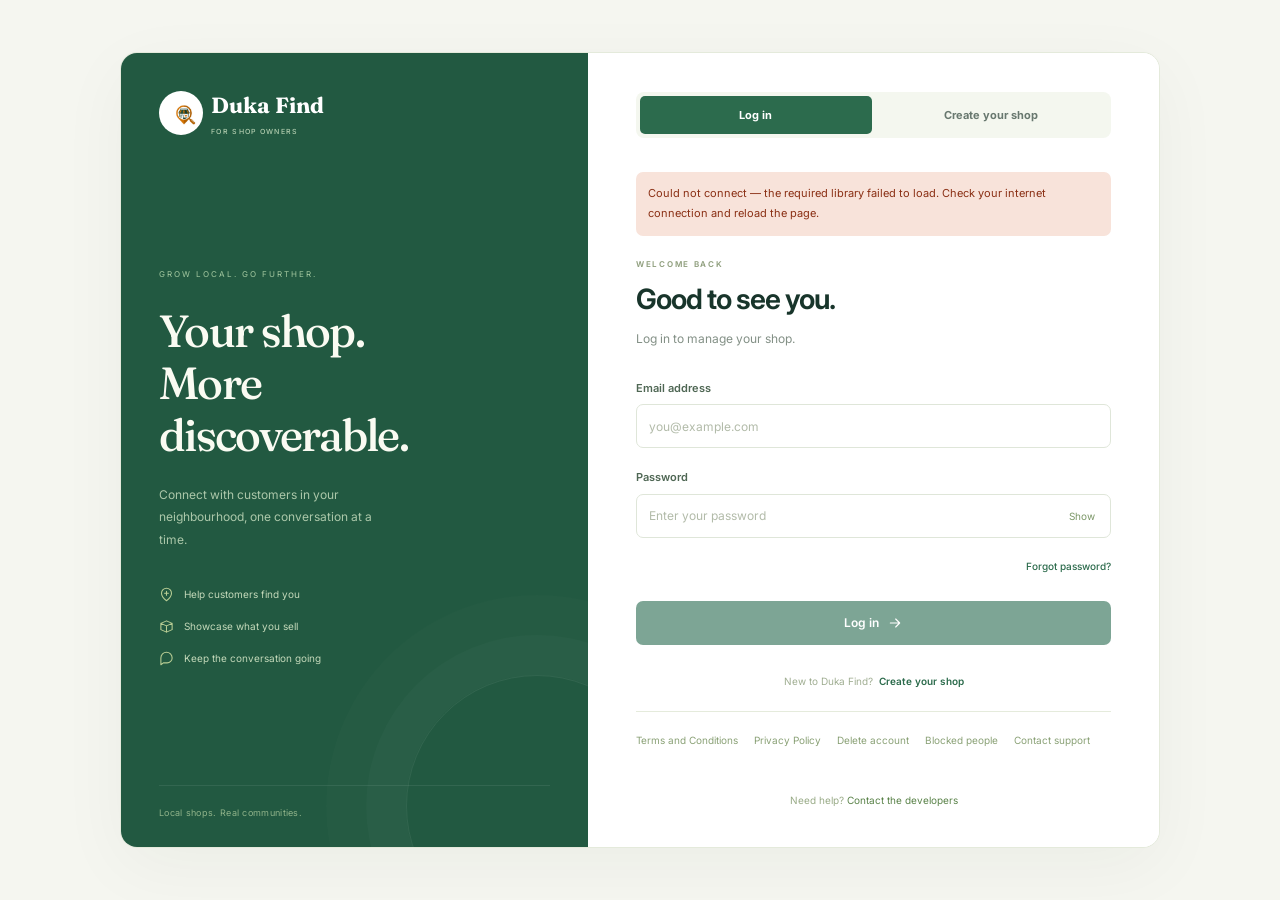
==== commit 0751e029: "admin.html" ====
--- a/admin.html
+++ b/admin.html
@@ -360,8 +360,8 @@
 
 <script>
   /* ============ SUPABASE SETUP — paste your project values here ============ */
-const SUPABASE_URL = 'https://otxelmhzhzxgdxrkimht.supabase.co';
-const SUPABASE_ANON_KEY = 'sb_publishable_GALUSbw2z0BmuuKT43soQg_m0_LzNwO';
+const SUPABASE_URL = 'https://nqiriauryngplozctiej.supabase.co';
+const SUPABASE_ANON_KEY = 'sb_publishable_2zrlRacHoQ355mV3NLUVoQ_wZ7Cqtse';
 
   let sb = null;
   try {
--- a/assets/admin-ui.css
+++ b/assets/admin-ui.css
@@ -0,0 +1,158 @@
+/* Duka Find owner experience — full screen implementation, v3. */
+:root{--cream:#f7f7f2;--cream-deep:#f0f2e9;--ink:#18352b;--ink-soft:#68786f;--ink-faint:#7c8b82;--green:#286b50;--green-dark:#1e513e;--green-soft:#e9f2eb;--line:#e5eae3;--r-lg:14px;--r-md:10px;--r-sm:8px;--shadow-sm:0 2px 8px #18352b04;--shadow-md:0 12px 50px #18352b0a}
+body{background:var(--cream);font-size:14px}button,a,input,select,textarea{-webkit-tap-highlight-color:transparent}button{cursor:pointer}button:disabled{cursor:wait;opacity:.6}[hidden]{display:none!important}h1,h2,h3{font-family:Inter,sans-serif}h1{font-size:30px;font-weight:650;letter-spacing:-1.2px;line-height:1.25}h2{font-size:17px;letter-spacing:-.4px;font-weight:650}h3{font-size:14px}p{margin:0}button:focus-visible,a:focus-visible{outline:3px solid #95bca6;outline-offset:3px}svg{flex-shrink:0}
+.app{max-width:none;height:100dvh;padding-left:224px;padding-top:80px}.topbar{position:fixed!important;inset:0 auto 0 0!important;width:224px;border-radius:0!important;background:#fff!important;color:var(--ink)!important;border-right:1px solid var(--line);z-index:20;overflow-y:auto!important}.topbar-inner{padding:29px 18px 18px!important;display:flex!important;flex-direction:column;align-items:stretch!important;justify-content:flex-start!important;flex-wrap:nowrap!important;height:100%;gap:0!important}.brand-lockup{display:flex;align-items:center;gap:8px}.brand-lockup img{width:48px;height:44px;object-fit:contain;background:#fff;border-radius:8px}.brand-lockup>span{font-family:Fraunces,serif;font-size:21px;font-weight:700;white-space:nowrap}.brand-lockup small{display:block;font:500 8px Inter,sans-serif;letter-spacing:1.3px;color:#75847b;margin-top:5px}.nav-label{font-size:9px;letter-spacing:1.5px;color:#92a096;margin:40px 12px 13px}.top-nav{display:flex!important;flex-direction:column;gap:5px;border-radius:0;padding:0;background:transparent!important}.nav-btn{color:#63766a!important;min-height:45px;padding:12px 14px!important;border-radius:7px;font-size:13px;opacity:1!important;text-align:left;border:0;gap:11px;font-weight:500}.nav-btn svg{width:18px;height:18px}.nav-btn.active{background:#e8f1e8!important;color:#215e44!important;font-weight:650;box-shadow:inset 3px 0 #286b50}.nav-btn:hover{background:#f4f6f2}.nav-badge{margin-left:auto;font-size:10px;background:#c58036}.sidebar-bottom{margin-top:auto;padding-top:40px}.sidebar-note{background:#f6f7f1;border:1px solid #edf0e8;padding:14px;border-radius:9px;margin:17px 0;font-size:11px}.sidebar-note strong{font-weight:600}.sidebar-note p{color:#849087;margin-top:7px;line-height:1.6}.user-chip{border-top:1px solid var(--line);border-radius:0;background:none;color:var(--ink);padding:16px 0 0;justify-content:space-between}.user-chip button{color:#68786f;font-weight:500;font-size:12px;opacity:1;min-height:40px}.user-chip .avatar{background:#e4eee6;color:var(--green);width:32px;height:32px;font-family:Inter,sans-serif}
+.workspace-bar{height:80px;position:fixed;left:224px;right:0;top:0;z-index:15;border-bottom:1px solid var(--line);background:#fff;display:flex;align-items:center;justify-content:space-between;padding:0 38px}.shop-switch{display:flex;align-items:center;gap:12px;border:1px solid var(--line);border-radius:8px;padding:8px 12px;background:#fff;text-align:left;min-width:240px}.shop-switch>svg{background:#f1f5eb;padding:6px;box-sizing:content-box;border-radius:50%;color:#30694a;width:18px;height:18px}.shop-switch strong{font-size:12px;font-weight:600;display:block;max-width:260px;overflow:hidden;text-overflow:ellipsis;white-space:nowrap}.shop-switch small{font-size:10px;display:block;color:#8b987e;margin-top:3px}.shop-switch .chevron{margin-left:auto;color:#8b987e}.workspace-right{display:flex;align-items:center;gap:24px}.workspace-right .icon-btn{color:#4c6755;background:none;border:0}.owner-identity{display:flex;align-items:center;gap:9px;font-size:12px}.owner-identity .avatar{width:32px;height:32px;font-family:Inter,sans-serif;background:#e7eee3;color:#2c6045;font-size:12px}.views{min-height:0}.view.root{padding:34px 38px 60px;overflow-y:auto}.view.root.active{display:block}.screen-heading{display:flex;align-items:center;justify-content:space-between;gap:20px;margin:0 0 29px}.kicker{font-size:9px;font-weight:650;letter-spacing:1.8px;color:#79917e;margin:0 0 12px}.subtitle{font-size:12px;color:#839086;margin-top:10px;line-height:1.7}.btn{min-height:42px;padding:10px 17px;border-radius:7px;box-shadow:none;font-size:12px;justify-content:center;gap:8px;border:1px solid transparent;white-space:nowrap;font-weight:600}.btn svg{width:16px;height:16px}.btn-primary{background:#286b50;color:#fff}.btn-primary:hover{background:#205c43}.btn-secondary{background:#fff;border:1px solid #dfe6dd;color:#4e6656}.btn-danger{background:#bd3e35;color:#fff}.btn-block{width:100%}.text-button{border:0;background:none;color:#2c6b4c;font-size:12px;font-weight:600;padding:4px 0;cursor:pointer;text-decoration:none}.text-button:hover{text-decoration:underline}.danger-text{color:#b64b3b}.panel{border-radius:12px;border:1px solid var(--line);box-shadow:0 2px 6px #193f2403;background:#fff;padding:24px;margin:0}.section-description{font-size:12px;line-height:1.7;color:#8a958c;margin:7px 0 23px}.card-heading{display:flex;align-items:center;justify-content:space-between;gap:14px;margin-bottom:22px}.card-heading p{color:#89978b;font-size:11px;margin-top:6px}.badge{font-size:10px;font-weight:600;border-radius:5px;padding:5px 9px;background:#f2f5ee;color:#6f816e;white-space:nowrap}.verified-badge{font-size:10px;padding:4px 8px;border-radius:5px}.verification-banner{display:flex;align-items:center;gap:14px;border:1px solid #f0dfbb;background:#fff6e5;border-radius:10px;padding:16px 20px;margin-bottom:22px}.verification-banner .banner-icon{color:#c38c38;display:flex}.verification-banner strong{font-size:12px;color:#755a31}.verification-banner p{color:#ac946d;font-size:11px;margin-top:5px}.verification-banner .btn{margin-left:auto;font-size:10px;min-height:34px}.verification-banner.verified{background:#edf6ed;border-color:#dcebdc}.verification-banner.verified strong{color:#34724c}.verification-banner.verified p{color:#739479}.stat-grid{display:grid;grid-template-columns:repeat(3,minmax(0,1fr));gap:18px;margin-bottom:22px}.stat-card{border:1px solid var(--line);background:white;border-radius:11px;padding:20px 22px}.stat-card>div{display:flex;justify-content:space-between;align-items:center;font-size:11px;color:#7b897f}.stat-card svg{width:17px;height:17px;color:#9eae9e}.stat-card>strong{display:block;font-size:31px;letter-spacing:-1.1px;margin:15px 0 8px;font-weight:600}.stat-card>p{font-size:10px;color:#9aa497}.overview-grid{display:grid;grid-template-columns:1.08fr 1fr;gap:22px;margin-bottom:22px}.completion-track{height:5px;background:#edf2e8;border-radius:8px;overflow:hidden;margin:6px 0 19px}.completion-track span{display:block;height:100%;background:#417b53;transition:width .3s}.setup-checklist{display:grid;gap:2px}.checklist-row{border:0;background:none;padding:11px 0;display:flex;gap:12px;align-items:center;text-align:left;color:#5e7466;width:100%;font-size:11px}.checklist-row .check-circle{width:20px;height:20px;border:1px solid #d9e2d6;display:flex;align-items:center;justify-content:center;border-radius:50%;font-size:10px;color:#b4bfb1}.checklist-row.complete .check-circle{background:#3f7b55;color:white;border:0}.checklist-row svg{height:12px;width:12px}.checklist-row .row-arrow{margin-left:auto;color:#9aaa9c}.mini-conversation{display:flex;gap:11px;align-items:center;border:0;border-bottom:1px solid #f0f3ed;background:white;padding:14px 0;width:100%;text-align:left}.mini-conversation .avatar{width:34px;height:34px;font:500 12px Inter,sans-serif;background:#eef2e5;color:#52754e}.mini-conversation>div{flex:1;min-width:0}.mini-conversation strong{font-size:11px;font-weight:600}.mini-conversation p{font-size:10px;color:#99a391;margin-top:5px;overflow:hidden;text-overflow:ellipsis;white-space:nowrap;max-width:30ch}.mini-conversation small{font-size:9px;color:#99a391;white-space:nowrap}.recent-products{display:grid;grid-template-columns:repeat(4,minmax(0,1fr));gap:18px}.recent-product{border:0;background:none;text-align:left;padding:0;min-width:0}.recent-product .product-placeholder,.recent-product img{width:100%;height:125px;object-fit:cover;border-radius:8px;background:#f2f4eb}.recent-product strong{font-size:11px;display:block;margin:12px 0 6px;font-weight:600;white-space:nowrap;text-overflow:ellipsis;overflow:hidden}.recent-product>span{font-size:10px;color:#799077}.product-placeholder{display:flex;align-items:center;justify-content:center;color:#c0cbb8}.product-placeholder svg{height:32px;width:32px}.empty-inline{text-align:center;color:#93a18e;font-size:12px;padding:32px 16px;line-height:1.8}.empty-inline strong{display:block;color:#5d765f;margin-bottom:5px;font-size:13px}.loading-line{background:#edf2e7;border-radius:6px;height:12px;margin:18px 0;animation:subtlePulse 1s infinite alternate}@keyframes subtlePulse{to{opacity:.5}}
+.profile-tabs{display:flex;gap:30px;border-bottom:1px solid var(--line);margin:0 0 28px}.profile-tabs button{padding:0 0 13px;border:0;border-bottom:2px solid transparent;background:none;color:#879380;font-size:12px}.profile-tabs button.active{color:#2e684b;border-color:#2e684b;font-weight:600}.profile-layout{display:grid;grid-template-columns:minmax(220px,.78fr) minmax(300px,1.5fr);gap:25px;align-items:start;max-width:1080px}.shop-summary{padding:0 0 24px;overflow:hidden;position:relative}.shop-cover{height:170px;background:linear-gradient(115deg,#e0e9d9,#f1f3e6);display:flex;align-items:center;justify-content:center;overflow:hidden}.shop-cover>img{height:100%;width:100%;object-fit:cover}.shop-cover svg{width:42px;height:42px;color:#92aa82}.summary-logo{margin:-24px 0 10px 22px;width:56px;height:56px;position:relative;background:white;border:3px solid white;border-radius:50%;display:flex;align-items:center;justify-content:center;box-shadow:0 2px 6px #29492c0d}.summary-logo img{width:50px;height:42px;object-fit:contain}.shop-summary h2{padding:0 22px;font-size:18px;margin-top:13px}.shop-summary>p{padding:0 22px;font-size:11px;color:#8d9d83;margin-top:8px}.shop-summary>.verified-badge{margin:14px 22px 6px}.shop-summary .summary-delivery{font-size:11px;line-height:1.8;margin-top:12px}.summary-keywords{display:flex;gap:5px;flex-wrap:wrap;padding:14px 22px}.summary-keywords span{background:#f1f5e9;color:#7a9171;border-radius:5px;padding:4px 8px;font-size:10px}.summary-foot{font-size:10px;color:#98a28f;display:flex;gap:8px;padding:18px 22px 0;border-top:1px solid #edf1e5;margin-top:12px;line-height:1.7}.summary-foot svg{width:15px;height:15px;margin-top:2px}.profile-editor .panel{padding:28px}.save-bar{margin:18px 0;display:flex;justify-content:space-between;align-items:center;gap:14px}.save-bar>span{font-size:11px;color:#98a18e}.field{margin-bottom:20px}label{font-size:11px;color:#4f6754;font-weight:600;margin-bottom:8px}input[type=text],input[type=email],input[type=password],input[type=number],input[type=search],textarea,select{background:white;border:1px solid #dfe6d9;border-radius:7px;padding:11px 12px;font-size:12px;color:#35523d;width:100%;min-height:42px;box-shadow:none}input::placeholder,textarea::placeholder{color:#b2bba9;font-size:12px}input:focus,textarea:focus,select:focus{border-color:#7fa384;box-shadow:0 0 0 3px #e9f3e8}.hint{font-size:10px;line-height:1.8;color:#98a18e;margin:6px 0 18px}.tin-display{border:1px solid #f2e4c7;border-radius:7px;background:#fff9ed;padding:13px;display:flex;align-items:center;justify-content:space-between;gap:10px;font-size:11px;color:#8d7952}.uploader{min-height:130px;background:#fafbf5;border:1px dashed #cbd9bd;border-radius:8px;display:flex;align-items:center;justify-content:center;flex-direction:column;gap:10px;text-align:center;padding:24px;cursor:pointer;margin:15px 0}.uploader svg{width:25px;height:25px;color:#97b087}.uploader strong{font-size:12px;color:#759065}.uploader span{font-size:10px;color:#a3b296}.uploader input{display:none}.thumbs{gap:10px}.thumb{border-radius:8px}.location-card{border:1px solid #e4ebdd;background:#f7f9f1;text-align:center;padding:32px 20px;border-radius:9px;margin:22px 0;display:flex;flex-direction:column;align-items:center;gap:12px}.location-card>svg{height:32px;width:32px;color:#8ba578}.location-card strong{font-size:13px}.location-card p{font-size:11px;color:#8ca17d;max-width:34ch;line-height:1.8}.location-card .pin-status{font-size:11px}.grid-2{gap:18px}.back-link{font-size:11px;color:#7a8c72;background:none;border:0;padding:0;margin-bottom:22px}.catalogue-stats{display:flex;justify-content:space-between;gap:16px;font-size:11px;color:#87997d;margin-bottom:17px}.catalogue-stats>span{display:flex;align-items:center;gap:7px}.catalogue-stats svg{width:15px;height:15px}.catalogue-panel{padding:0;overflow:hidden}.product-tools{display:flex;align-items:center;gap:12px;padding:20px;border-bottom:1px solid var(--line)}.product-tools input{max-width:380px;flex:1}.product-tools select{width:170px;min-width:0}.product-tools .btn{margin-left:auto}.product-table{border-collapse:collapse;width:100%;text-align:left}.table-scroll{overflow-x:auto}.product-table th{font-size:9px;font-weight:500;color:#96a08a;letter-spacing:.6px;text-transform:uppercase;padding:15px 20px;background:#fafbf6;border-bottom:1px solid var(--line)}.product-table td{font-size:11px;padding:20px;border-bottom:1px solid #edf1e6;color:#78906a;vertical-align:middle}.product-table tbody tr:last-child td{border-bottom:0}.product-table tbody tr:hover{background:#fcfdf9}.product-cell{display:flex;align-items:center;gap:14px;min-width:180px}.product-cell img,.product-cell .product-placeholder{width:56px;height:56px;border-radius:7px;object-fit:cover;background:#f2f5e9;flex-shrink:0}.product-cell strong{display:block;font-size:12px;color:#385a3d;font-weight:600}.product-cell small{font-size:10px;display:block;margin-top:7px;color:#9eac91;max-width:26ch;white-space:nowrap;overflow:hidden;text-overflow:ellipsis}.product-price{font-weight:600;color:#4e6b4a!important;white-space:nowrap}.table-actions{display:flex;align-items:center;gap:9px}.table-actions .btn{min-height:31px;padding:6px 11px;font-size:10px}.table-actions .delete-product{color:#ae6a53;border:0;background:none;font-size:11px;padding:8px}.price-type{font-size:9px;padding:5px 8px;border-radius:5px;background:#eef4e7;color:#7c9867;white-space:nowrap}.price-type.negotiable{background:#fcf2de;color:#ac9255}.product-editor-layout{display:grid;grid-template-columns:minmax(230px,1fr) minmax(300px,1.25fr);gap:25px;max-width:1080px}.product-hero{height:270px;border-radius:10px;background:#f4f6ee;color:#bdcbb1;display:flex;align-items:center;justify-content:center;flex-direction:column;gap:14px;overflow:hidden}.product-hero img{width:100%;height:100%;object-fit:contain}.product-hero svg{width:42px;height:42px}.product-hero>span{font-size:12px}.neg-toggle{border:1px solid #e1e9d7;background:#f9fbf4;border-radius:7px;padding:12px;gap:9px;display:flex;align-items:center}.neg-toggle .lbl{font-size:11px;color:#7e926d}.neg-toggle input{accent-color:#41784f}.stamp{font-size:9px;background:#fbf0d6;color:#ae8e41;border:0;border-radius:5px;padding:4px 6px}.editor-actions{display:flex;justify-content:flex-end;gap:10px;padding-top:26px}.empty-state{padding:58px 24px;text-align:center}.empty-state h3{font-size:17px;color:#567548}.empty-state p{font-size:12px;color:#a1ae93;margin:9px 0 22px}.empty-state .es-icon{background:#f0f5e9;color:#8cae77;border-radius:50%;width:56px;height:56px;margin:0 auto 18px;display:flex;align-items:center;justify-content:center}.compact-list .product-table td{padding-top:11px;padding-bottom:11px}.compact-list .product-cell img,.compact-list .product-cell .product-placeholder{width:40px;height:40px}
+.verification-layout{display:grid;grid-template-columns:1.1fr 1fr;gap:24px;max-width:1080px}.verification-timeline{list-style:none;padding:6px 0 0;margin:0}.verification-timeline li{display:flex;gap:20px;position:relative;padding:0 0 38px}.verification-timeline li:not(:last-child):before{content:'';position:absolute;top:30px;bottom:0;left:14px;width:1px;background:#e0e8d8}.verification-timeline li>span{width:30px;height:30px;border-radius:50%;border:1px solid #d9e3d1;color:#a6b79a;display:flex;align-items:center;justify-content:center;font-size:11px;flex-shrink:0;background:#fff;position:relative;z-index:1}.verification-timeline li.complete>span{background:#427952;border-color:#427952;color:white}.verification-timeline li.current>span{border:2px solid #72956d;color:#52794c;background:#f0f5e9}.verification-timeline h3{font-size:12px;margin:5px 0 8px;color:#58784c}.verification-timeline p{font-size:11px;color:#9daa91;max-width:32ch;line-height:1.7}.verification-timeline svg{width:15px;height:15px}.soft-note{font-size:11px;color:#8e9d7d;padding:17px;border-radius:7px;background:#f6f8f0;line-height:1.8}.detail-list{margin:20px 0 28px}.detail-list>div{display:grid;grid-template-columns:1fr 1.3fr;gap:10px;padding:15px 0;border-bottom:1px solid #edf1e5}.detail-list dt{font-size:11px;color:#9ca98e}.detail-list dd{margin:0;font-size:11px;font-weight:500;color:#657f56;overflow-wrap:anywhere}.settings-grid{display:grid;grid-template-columns:1fr 1fr;gap:24px;max-width:1080px}.settings-identity{display:flex;gap:12px;align-items:center;margin:23px 0}.settings-identity .avatar{width:44px;height:44px;background:#e8f0df;color:#6e8f58;font:600 15px Inter,sans-serif}.settings-identity strong{font-size:12px}.settings-identity p{font-size:11px;color:#9ba88b;margin-top:5px;overflow-wrap:anywhere}.setting-row{display:flex;align-items:center;justify-content:space-between;gap:14px;border-top:1px solid #ecf1e4;padding:20px 0;margin:0}.setting-row strong{font-size:11px;font-weight:600;color:#5a784b}.setting-row p{font-size:10px;color:#a0ae91;margin-top:6px;line-height:1.7}.setting-row .btn{font-size:10px;min-height:32px;padding:6px 11px}.setting-row input[type=checkbox]{appearance:none;width:33px;height:19px;border-radius:12px;background:#d4dfca;position:relative;flex-shrink:0;cursor:pointer}.setting-row input[type=checkbox]:before{content:'';position:absolute;width:13px;height:13px;border-radius:50%;background:#fff;top:3px;left:3px;transition:left .15s}.setting-row input[type=checkbox]:checked{background:#41784f}.setting-row input[type=checkbox]:checked:before{left:17px}.help-row{display:flex;align-items:center;gap:10px;padding:16px 0;width:100%;border:0;border-top:1px solid #edf2e5;background:none;color:#7b9669;font-size:11px;text-align:left}.help-row svg{width:16px;height:16px}.help-row svg:last-child{margin-left:auto}.support-layout{display:grid;grid-template-columns:1.5fr 1fr;gap:25px;max-width:1080px}.support-layout details{padding:20px 0;border-bottom:1px solid #e9f0df}.support-layout summary{font-size:12px;color:#698858;cursor:pointer}.support-layout details p{font-size:12px;color:#97a888;margin-top:13px;line-height:1.9;max-width:60ch}.support-card{align-self:start;background:#ecf3e4;text-align:center;padding:40px 30px}.support-card>svg{width:42px;height:42px;color:#8fab78;margin:0 auto 24px}.support-card h2{font-size:21px;color:#5a7e48}.support-card p{font-size:12px;color:#8ea37b;margin:15px 0 25px}.bottom-nav{display:none}
+/* Authentication screens follow the same visual language as the screen library. */
+#authGate{padding:40px;background:#f5f6f0;align-items:center}.auth-card{display:grid;grid-template-columns:.9fr 1.1fr;max-width:1040px;width:100%;min-height:650px;border:1px solid #e4eadb;border-radius:17px;overflow:hidden;box-shadow:0 18px 70px #17371d0b;padding:0;margin:24px 0;flex-shrink:0}.auth-story{background:#225941;color:white;padding:36px 38px 27px;display:flex;flex-direction:column;position:relative;overflow:hidden}.auth-story:after{content:'';position:absolute;bottom:-90px;right:-80px;width:260px;height:260px;border:1px solid #ffffff12;border-radius:50%;box-shadow:0 0 0 40px #ffffff05,0 0 0 80px #ffffff03;pointer-events:none}.auth-story .brand-lockup>span{font-size:22px}.auth-story .brand-lockup img{border-radius:7px}.auth-story .brand-lockup small{color:#b3ceb0;font-size:7px}.story-copy{margin:auto 0;padding:48px 0 35px;position:relative;z-index:1}.story-copy .overline{font-size:8px;letter-spacing:2px;color:#a2c79f;margin:0 0 25px}.story-copy h2{font-family:Fraunces,serif;font-size:45px;line-height:1.15;font-weight:500;letter-spacing:-1.7px;color:#fafbf2;max-width:10ch}.story-copy>p:not(.overline){font-size:12px;color:#acc8aa;line-height:1.9;max-width:28ch;margin-top:23px}.story-copy ul{list-style:none;padding:0;margin:35px 0 0;display:grid;gap:17px}.story-copy li{display:flex;align-items:center;gap:10px;font-size:10px;color:#c4d9ba}.story-copy li svg{width:15px;height:15px;color:#b8cd94}.story-footer{font-size:9px;color:#90b38a;letter-spacing:.3px;padding-top:20px;border-top:1px solid #ffffff14}.auth-main{background:white;padding:39px 48px;min-width:0}.auth-tabs{padding:4px;background:#f4f7ef;border-radius:8px;gap:4px;margin-bottom:34px}.auth-tab{font-size:11px;padding:10px 8px;border-radius:5px;min-height:38px}.auth-tab.active{background:#2c6b4d}.auth-main h1{font-size:28px;letter-spacing:-1px}.auth-main .subtitle{margin:12px 0 31px;font-size:12px}.auth-main label{font-size:11px}.auth-main .field{margin-bottom:21px}.auth-main input{min-height:44px}.auth-main .btn{min-height:44px;font-size:12px}.auth-main .kicker{font-size:8px;letter-spacing:1.7px;color:#92a180}.password-control{display:flex;align-items:stretch;position:relative}.password-control input{padding-right:62px}.password-control button{position:absolute;right:8px;top:5px;bottom:5px;border:0;background:transparent;font-size:10px;color:#7a9666;padding:0 8px}.login-options{display:flex;justify-content:flex-end;margin:-3px 0 25px}.login-options button{font-size:10px;font-weight:500}.auth-bottom{font-size:10px;color:#a0ae92;text-align:center;margin:26px 0 0}.auth-bottom button{font-size:10px;margin-left:3px}.auth-msg{font-size:11px;line-height:1.8;padding:12px;border-radius:7px;margin-bottom:22px}.signup-progress{display:flex;list-style:none;padding:0;gap:8px;margin:0 0 25px}.signup-progress li{flex:1;border-top:3px solid #e9efdf;padding-top:10px;font-size:9px;color:#a5b195}.signup-progress li.current{border-color:#487e4f;color:#548345;font-weight:650}.signup-progress li.done{border-color:#afc39c;color:#8fa879}.signup-step{border:0;padding:0;margin:0;min-width:0}.signup-step legend{font-size:16px;font-weight:600;color:#4e7340;padding:0;margin:0 0 25px;letter-spacing:-.4px}.signup-actions{display:flex;gap:12px;margin-top:24px}.signup-actions .btn-primary{flex:1}.optional-details{background:#f8faf3;border-radius:7px;border:1px solid #e8efdd;padding:13px;margin-bottom:8px}.optional-details summary{cursor:pointer;font-size:11px;color:#8da475}.optional-details .field{margin:15px 0 0}.location-explainer{display:flex;gap:14px;padding:20px;background:#f6f9ef;border-radius:9px;margin:26px 0}.location-explainer>svg{color:#95af7c}.location-explainer strong{font-size:11px;color:#77995e}.location-explainer p{font-size:11px;line-height:1.9;color:#9fb28c;margin-top:10px}.review-details>div{padding:13px 0;border-bottom:1px solid #edf2e4;display:flex;justify-content:space-between;gap:12px;font-size:11px}.review-details span{color:#a0ad92}.review-details strong{font-size:11px;font-weight:500;color:#64844e;text-align:right;overflow-wrap:anywhere;max-width:65%}
+dialog{border:1px solid #e2eada;border-radius:14px;padding:30px;max-width:430px;width:calc(100% - 32px);box-shadow:0 24px 90px #17371d30;color:#476c38}dialog::backdrop{background:#16352360;backdrop-filter:blur(3px)}dialog h2{font-size:20px}dialog p{font-size:12px;color:#93a482;line-height:1.8;margin:13px 0}.dialog-icon{background:#f8ede4;border-radius:10px;color:#b98963;display:inline-flex;padding:12px;margin-bottom:20px}.dialog-actions{display:flex;justify-content:flex-end;gap:10px;margin-top:25px}#toast{font-size:12px;background:#265c40;border-radius:8px;padding:12px 20px}#splashScreen img{max-width:100px;animation:none}#splashScreen span{font-size:10px}#view-messages.active{padding:24px 28px;display:block}#view-messages .messages-shell{height:100%}#view-chat .msg-row.owner .msg{background:#1e513e;color:#fff}#view-chat .msg-row.customer .msg{background:#fff;color:#38503b}#view-chat .composer textarea{font-size:12px;min-height:42px}#view-chat .chat-head-info h2{font-size:17px}#view-chat .chat-head{background:white}#view-chat .msg{font-size:12px}#view-messages .section-head h1{font-size:21px}#view-messages .conv-top h4{font-size:12px}#view-messages .conv-preview p{font-size:11px}#view-chat .view.pushed{max-width:none}
+@media(min-width:1500px){.view.root:not(#view-messages){padding-left:max(38px,calc((100vw - 1460px)/2));padding-right:max(38px,calc((100vw - 1460px)/2));}.overview-grid{grid-template-columns:1fr 1fr}}
+@media(max-width:1100px){.app{padding-left:195px}.topbar{width:195px}.topbar-inner{padding:25px 12px 16px!important}.brand-lockup img{width:40px}.brand-lockup>span{font-size:19px}.workspace-bar{left:195px;padding:0 24px}.view.root{padding:28px 24px 45px}.screen-heading h1{font-size:27px}.stat-card{padding:18px}.stat-card>div{font-size:10px}.overview-grid{grid-template-columns:1fr}.recent-products{gap:12px}.profile-layout{grid-template-columns:230px minmax(0,1fr);gap:18px}.profile-editor .panel{padding:22px}.settings-grid{gap:18px}.product-table td,.product-table th{padding:16px 12px}.auth-main{padding:36px}.auth-story{padding:32px}.auth-card{min-height:620px}.story-copy h2{font-size:40px}.product-editor-layout{grid-template-columns:.85fr 1fr;gap:18px}.verification-layout{gap:18px}.panel{padding:22px}}
+@media(max-width:800px){.profile-layout{grid-template-columns:1fr}.shop-summary{display:none}.product-editor-layout,.verification-layout,.settings-grid,.support-layout{grid-template-columns:1fr}.product-hero{height:220px}.recent-product .product-placeholder,.recent-product img{height:105px}.owner-identity>span:last-child{display:none}.workspace-right{gap:10px}.auth-main{padding:30px}.auth-story{padding:28px}.story-copy h2{font-size:35px}.auth-card{grid-template-columns:.8fr 1.2fr}.story-copy>p:not(.overline){font-size:11px}.stat-grid{gap:10px}.stat-card>strong{font-size:27px}.stat-card>p{font-size:9px}}
+@media(max-width:719px){.app{padding-left:0;padding-top:72px;padding-bottom:65px}.topbar{display:none!important}.workspace-bar{left:0;height:72px;padding:0 17px}.shop-switch{min-width:0;border:0;padding:0;gap:8px;max-width:72%}.shop-switch strong{max-width:180px;font-size:12px}.shop-switch small{font-size:9px}.owner-identity .avatar{height:29px;width:29px}.workspace-right{gap:6px}.view.root{padding:25px 17px 35px}.screen-heading{align-items:flex-start;margin-bottom:23px;gap:10px}.screen-heading h1{font-size:25px;max-width:14ch}.screen-heading .subtitle{font-size:11px;max-width:31ch;line-height:1.8}.screen-heading>.btn{padding:9px 10px;font-size:10px;min-height:36px;margin-top:22px}.screen-heading>.btn svg{height:13px;width:13px}.stat-grid{gap:8px;margin-bottom:16px}.stat-card{padding:14px 11px;border-radius:9px}.stat-card>div{font-size:9px;line-height:1.6;min-height:30px;align-items:flex-start}.stat-card>div svg{display:none}.stat-card>strong{font-size:26px;margin:9px 0 5px}.stat-card>p{font-size:8px;line-height:1.6}.verification-banner{padding:13px 12px;gap:8px;align-items:flex-start;margin-bottom:16px;flex-wrap:wrap}.verification-banner .banner-icon{margin-top:1px}.verification-banner .banner-icon svg{height:16px;width:16px}.verification-banner>div{flex:1;min-width:170px}.verification-banner strong{font-size:11px}.verification-banner p{font-size:10px;line-height:1.7}.verification-banner .btn{margin:7px 0 0 24px;font-size:9px}.overview-grid{gap:16px;margin-bottom:16px}.panel{padding:20px 17px}.card-heading{margin-bottom:18px;gap:8px}.card-heading h2{font-size:14px}.card-heading p{font-size:10px;line-height:1.7}.card-heading .text-button{font-size:10px;white-space:nowrap}.recent-products{grid-template-columns:repeat(2,1fr);gap:20px 13px}.recent-product .product-placeholder,.recent-product img{height:125px}.mini-conversation p{max-width:24ch}.setup-checklist .checklist-row{font-size:10px}.bottom-nav{display:flex!important;position:fixed;inset:auto 0 0;z-index:25;box-shadow:0 -2px 12px #18352b05;border-top:1px solid #e5ebde;padding:7px 6px max(8px,env(safe-area-inset-bottom));background:white;justify-content:space-around}.bn-btn{color:#8da27c;flex:1;border-radius:7px;gap:4px;min-height:44px;font-size:9px}.bn-btn svg{width:19px;height:19px}.bn-btn.active{color:#3e7748;background:#f0f6e8}.profile-tabs{gap:27px;margin-bottom:23px}.profile-tabs button{font-size:11px}.save-bar{position:sticky;bottom:-35px;background:#f7f7f2;padding:14px 0;margin:0}.save-bar>span{font-size:9px}.save-bar .btn{font-size:11px;min-height:40px}.profile-editor .panel{padding:23px 19px}.profile-editor h2{font-size:16px}.catalogue-stats{font-size:10px;line-height:1.7}.catalogue-stats>span:last-child{display:none}.product-tools{padding:14px;gap:8px;flex-wrap:wrap}.product-tools input{max-width:none;flex-basis:100%;}.product-tools select{width:auto;flex:1;font-size:10px;min-height:36px}.product-tools .btn{font-size:10px;min-height:36px}.product-table th:nth-child(3),.product-table td:nth-child(3){display:none}.product-table th{font-size:8px;padding:12px 10px}.product-table td{padding:15px 10px;font-size:10px}.product-cell{gap:9px;min-width:140px}.product-cell img,.product-cell .product-placeholder{width:43px;height:43px}.product-cell strong{font-size:10px;max-width:16ch;overflow:hidden;text-overflow:ellipsis;white-space:nowrap}.product-cell small{font-size:8px;max-width:19ch}.product-price{font-size:9px!important;white-space:nowrap}.table-actions{gap:2px;flex-direction:column}.table-actions .btn{font-size:9px;padding:5px 8px;min-height:27px}.table-actions .delete-product{font-size:9px;padding:4px}.product-table th:last-child{text-align:center}.product-hero{height:240px}.product-editor-layout{gap:16px}.product-editor-layout>.panel:first-child{padding:20px}.product-editor-layout .uploader{min-height:90px;padding:15px}.product-editor-layout .uploader svg{width:20px;height:20px}.product-editor-layout .uploader strong{font-size:11px}.settings-grid,.verification-layout{gap:16px}.verification-timeline{padding:10px 0 0}.support-layout{gap:16px}#view-messages.active{padding:14px 10px 20px}#view-messages .messages-shell{height:auto;min-height:100%}#view-chat{z-index:60}#view-chat .chat-head-info h2{font-size:16px}#view-chat .composer textarea{font-size:12px}#view-chat .chat-scroll{padding:18px 14px}#authGate{padding:18px 14px;align-items:flex-start}.auth-card{display:block;min-height:0;margin:10px 0;border-radius:13px;max-width:480px}.auth-story{padding:18px 24px;background:#225941;display:block}.auth-story .brand-lockup img{width:41px;height:35px}.auth-story .brand-lockup>span{font-size:20px}.auth-story .brand-lockup small{font-size:7px}.story-copy,.story-footer{display:none}.auth-main{padding:27px 25px 30px}.auth-main h1{font-size:26px}.auth-tabs{margin-bottom:28px}.auth-main .subtitle{font-size:11px;margin:10px 0 26px}.signup-progress li{font-size:8px}.signup-step legend{font-size:15px}.auth-main .btn{font-size:11px}.login-options button{font-size:10px}.auth-bottom{font-size:10px}.signup-actions{gap:9px}.settings-identity .avatar{flex-shrink:0}.stat-card>div span{display:block}.verification-timeline p{max-width:none}}
+@media(prefers-reduced-motion:reduce){*{animation:none!important;transition:none!important}}
+
+.workspace-logo{width:36px;height:34px;object-fit:contain;border-radius:6px;flex-shrink:0;background:#fff;}
+
+#authGate{align-items:flex-start}.auth-card{margin:auto}@media(max-width:719px){.auth-card{margin:10px auto}}
+
+/* Phone photo capture and gallery upload */
+.photo-picker{border:1px dashed #cbd9bd;background:#fafbf5;border-radius:10px;padding:25px 17px;text-align:center;margin:17px 0;}
+.photo-picker-icon{display:inline-flex;padding:12px;border-radius:50%;background:#edf3e5;color:#6d9057;margin:0 0 13px;}
+.photo-picker h3{font-size:14px;color:#4e7141;margin:0 0 8px;}
+.photo-picker>p{font-size:11px;color:#90a27e;line-height:1.7;}
+.photo-picker-actions{display:flex;justify-content:center;gap:10px;flex-wrap:wrap;margin:20px 0 13px;}
+.photo-picker-actions .btn{min-height:46px;font-size:11px;}
+.photo-picker-note{display:block;color:#a0ae92;font-size:10px;line-height:1.7;}
+.photo-dialog-heading{display:flex;align-items:flex-start;gap:15px;justify-content:space-between;}
+.photo-dialog-heading h2{font-size:20px;}
+.photo-dialog-heading p{font-size:11px;margin:9px 0 0;}
+.photo-dialog-close{border:0;background:#f1f5eb;border-radius:50%;width:36px;height:36px;flex-shrink:0;color:#738b62;font-size:23px;}
+.photo-source-options{display:grid;gap:12px;margin:25px 0;}
+.photo-source-options>button{display:flex;align-items:center;gap:15px;text-align:left;min-height:76px;border:1px solid #e0e9d8;background:#f9fbf5;border-radius:10px;padding:14px;color:#557a43;}
+.photo-source-options>button>svg{width:25px;height:25px;}
+.photo-source-options>button>span:nth-child(2){flex:1;}
+.photo-source-options strong{font-size:13px;display:block;}
+.photo-source-options small{font-size:11px;display:block;color:#9bae88;margin-top:6px;}
+/* Public Duka floating navigation, with owner workspace destinations. */
+@media (max-width: 719px) {
+  .app { padding-bottom: 108px; }
+  .bottom-nav {
+    position: fixed;
+    left: 50%;
+    right: auto;
+    bottom: max(14px, env(safe-area-inset-bottom));
+    transform: translateX(-50%);
+    width: min(560px, calc(100% - 28px));
+    min-height: 76px;
+    padding: 7px 10px 8px;
+    display: flex;
+    align-items: stretch;
+    justify-content: space-around;
+    gap: 4px;
+    background: #102b20;
+    border: 1px solid rgba(255,255,255,.08);
+    border-radius: 16px;
+    box-shadow: 0 14px 34px rgba(8, 29, 20, .34);
+    z-index: 55;
+    isolation: isolate;
+  }
+  .bn-btn {
+    flex: 1 1 0;
+    min-width: 0;
+    min-height: 60px;
+    padding: 8px 5px 6px;
+    border: 0;
+    border-radius: 10px;
+    background: transparent;
+    color: rgba(244, 247, 242, .62);
+    display: flex;
+    flex-direction: column;
+    align-items: center;
+    justify-content: center;
+    gap: 5px;
+    font-size: .72rem;
+    font-weight: 600;
+    line-height: 1.1;
+    position: relative;
+    transition: color .18s ease, background .18s ease, transform .18s ease;
+  }
+  .bn-btn svg {
+    width: 23px;
+    height: 23px;
+    flex: 0 0 auto;
+  }
+  .bn-btn.active {
+    color: #ff8a32;
+    background: rgba(255, 138, 50, .08);
+  }
+  .bn-btn.active::before {
+    content: "";
+    position: absolute;
+    top: -1px;
+    left: 20%;
+    right: 20%;
+    height: 3px;
+    border-radius: 0 0 4px 4px;
+    background: #ff812b;
+    box-shadow: 0 0 12px rgba(255, 129, 43, .28);
+  }
+  .bn-btn:active { transform: scale(.96); }
+  .bn-btn:focus-visible { outline: 2px solid #ff8a32; outline-offset: -2px; }
+  .bn-badge {
+    top: 3px;
+    right: calc(50% - 27px);
+    background: #ff812b;
+    color: #102b20;
+    border: 2px solid #102b20;
+    font-size: .6rem;
+  }
+}
+@media (max-width: 380px) {
+  .bottom-nav { width: calc(100% - 20px); bottom: max(10px, env(safe-area-inset-bottom)); }
+  .bn-btn { font-size: .66rem; }
+  .bn-btn svg { width: 21px; height: 21px; }
+}
+
+
+
+@media(max-width:719px){
+ .bottom-nav{display:flex!important;inset:auto auto max(14px,env(safe-area-inset-bottom)) 50%;}
+ .bn-btn{font-family:Inter,sans-serif;}
+ .bn-btn.active{box-shadow:none;}
+ .app{padding-bottom:108px;}
+ #photoSourceDialog{margin:auto 0 0;max-width:none;width:100%;border-radius:20px 20px 0 0;padding:24px 22px max(24px,env(safe-area-inset-bottom));box-sizing:border-box;}
+ .photo-picker-actions{gap:9px;flex-wrap:nowrap;}
+ .photo-picker-actions .btn{flex:1;min-width:0;padding:11px 8px;font-size:11px;}
+ .photo-picker-note{font-size:10px;}
+}
+@media(max-width:380px){.bottom-nav{bottom:max(10px,env(safe-area-inset-bottom));}}
+
+
+/* Compact capsule navigation shared by the customer and owner mobile sites. */
+@media(max-width:719px){
+ .app{padding-bottom:94px;}
+ .bottom-nav{position:fixed;inset:auto auto max(12px,env(safe-area-inset-bottom)) 50%;transform:translateX(-50%);width:min(360px,calc(100% - 28px));height:60px;min-height:60px;padding:5px 8px;gap:4px;background:#102b20;border:1px solid #ffffff10;border-radius:9999px;display:flex;align-items:stretch;justify-content:space-around;box-shadow:0 8px 24px #081d2040;z-index:55;}
+ .bn-btn{flex:1 1 0;min-width:0;min-height:48px;padding:5px 5px 4px;border:0;border-radius:9999px;color:#f4f7f29e;display:flex;flex-direction:column;justify-content:center;align-items:center;gap:3px;font-size:10px;line-height:1.1;background:none;}
+ .bn-btn svg{height:20px;width:20px;flex-shrink:0;}
+ .bn-btn.active{background:#ff8a3212;color:#ff8a32;box-shadow:none;}
+ .bn-btn.active:before{display:none;}
+ .bn-badge{top:0;right:calc(50% - 24px);font-size:9px;min-width:14px;height:14px;border:2px solid #102b20;}
+ .bn-badge[hidden]{display:none!important;}
+}
+@media(max-width:380px){.bottom-nav{width:calc(100% - 24px);bottom:max(10px,env(safe-area-inset-bottom));}.bn-btn{font-size:9px}.bn-btn svg{width:19px;height:19px}}
+
+@media(max-width:719px){.bottom-nav{display:flex!important;width:min(430px,calc(100% - 24px));}.app{padding-bottom:94px;}}
+
+
+/* V6: smaller icons; compact capsule with 44px touch targets retained. */
+@media(max-width:719px){.app{padding-bottom:86px}.bottom-nav{height:52px;min-height:52px;padding:3px 6px;gap:3px;border-radius:9999px}.bn-btn{min-height:44px;padding:4px 4px 3px;gap:2px;font-size:9px;border-radius:9999px}.bn-btn svg{width:17px;height:17px}.bn-badge{font-size:8px;top:-1px;right:calc(50% - 21px);height:13px;min-width:13px}.bn-badge[hidden]{display:none!important}}
+@media(max-width:380px){.bn-btn{font-size:8.5px}.bn-btn svg{width:16px;height:16px}}
+
+.developer-contact-card{display:flex;align-items:center;gap:20px;flex-wrap:wrap;margin-bottom:25px;background:#eef4e7}.developer-contact-card>div{flex:1;min-width:220px}.developer-contact-card h2{font-size:19px}.developer-contact-card p:not(.kicker){font-size:12px;color:#8b9f79;line-height:1.8;margin-top:10px}.developer-contact-card a{color:#49783a}.developer-contact-card .btn-primary{color:white;text-decoration:none}.auth-support-link{text-align:center;font-size:10px;color:#99ab87;margin:24px 0 0}.auth-support-link a{color:#598248;text-decoration:none}.developer-contact-card .text-button{font-size:11px}@media(max-width:719px){.developer-contact-card{display:block;padding:23px 20px}.developer-contact-card .btn{margin:18px 0 9px}.developer-contact-card .text-button{display:block;min-height:40px}.developer-contact-card p:not(.kicker){font-size:11px}.developer-contact-card h2{font-size:17px}}
+
+header.topbar .brand-lockup img,.auth-story .brand-lockup img{border-radius:50%;background:#fff;object-fit:contain;}
+
+header.topbar .brand-lockup img,.auth-story .brand-lockup img{width:44px;height:44px;padding:3px;}
--- a/assets/duka-controls.css
+++ b/assets/duka-controls.css
@@ -0,0 +1 @@
+.duka-dialog{width:calc(100% - 32px);max-width:480px;max-height:calc(100dvh - 40px);overflow:auto;border:1px solid #e1e8d7;border-radius:18px;padding:28px;color:#234a35;background:white;font:13px/1.7 Inter,system-ui,sans-serif;box-sizing:border-box}.duka-dialog::backdrop{background:#183f2b66;backdrop-filter:blur(3px)}.duka-dialog h2{font:650 23px/1.3 Inter,system-ui,sans-serif;letter-spacing:-.8px;color:#2c5339;margin:0 0 14px}.duka-dialog p{font-size:12px;color:#8da07b;line-height:1.8;margin:10px 0}.duka-dialog .duka-eyebrow{font-size:9px;letter-spacing:1.6px;color:#9baf88;margin:0 0 13px}.duka-dialog label{display:block;font-size:11px;color:#5a7b47;margin:17px 0 7px}.duka-dialog .duka-check{display:flex;gap:11px;align-items:flex-start;font-size:12px;margin:18px 0}.duka-check input{width:18px;height:18px;min-width:18px;min-height:18px;accent-color:#2e6e4e;margin:2px 0 0}.duka-dialog .duka-small{font-size:10px;color:#9cac8d}.duka-legal-links{display:grid;gap:8px;margin:20px 0;font-size:12px}.duka-legal-links a{color:#48723b}.duka-actions{display:flex;gap:10px;justify-content:flex-end;flex-wrap:wrap;margin-top:25px}.duka-primary,.duka-secondary{display:inline-flex;align-items:center;justify-content:center;border:1px solid #dfe7d6;border-radius:999px;min-height:44px;padding:10px 17px;font:600 11px Inter,system-ui,sans-serif;cursor:pointer;color:#617e4e;background:white;text-decoration:none}.duka-primary{background:#2e6e4e;border-color:#2e6e4e;color:white}.duka-primary:disabled,.duka-secondary:disabled{opacity:.5;cursor:wait}.duka-dialog input:not([type=checkbox]),.duka-dialog select,.duka-dialog textarea{width:100%;box-sizing:border-box;border:1px solid #dde6d2;background:#fff;border-radius:8px;padding:11px;color:#537243;font:12px Inter,system-ui,sans-serif;min-height:42px}.duka-dialog .duka-error{color:#b76a48;font-size:11px}.duka-blocked-row{display:flex;justify-content:space-between;align-items:center;gap:15px;padding:13px 0;border-bottom:1px solid #ecf1e5}#dukaStatus{position:fixed;bottom:100px;left:50%;transform:translateX(-50%);max-width:calc(100vw - 32px);width:max-content;background:#244d34;color:#fff;padding:14px 18px;border-radius:12px;box-shadow:0 5px 20px #152e2220;font:12px/1.7 Inter,system-ui,sans-serif;z-index:10000}#dukaStatus[hidden]{display:none!important}#dukaChatTools{display:flex;justify-content:flex-end;gap:18px;padding:8px 17px;background:white;border-bottom:1px solid #e7eddf;flex:none}#dukaChatTools button{border:0;background:none;color:#8e9f7f;font-size:10px;min-height:30px;cursor:pointer}#dukaChatNote{background:#fbf3df;padding:9px 17px;margin:0;color:#a78d55;font-size:10px;flex:none}#dukaChatNote[hidden]{display:none!important}.duka-report-message{border:0;background:none;color:#a6b09a;font-size:9px;padding:5px 0;cursor:pointer}.duka-content-report{background:none;border:0;color:#a39980;padding:8px 0;font:500 10px Inter,system-ui,sans-serif;cursor:pointer}.duka-account-links{display:flex;flex-wrap:wrap;gap:16px;border-top:1px solid #e5ebdc;padding:16px 0;margin:20px 0 0}.duka-account-links a,.duka-account-links button{border:0;background:none;color:#8aa176;font-size:10px;padding:5px 0;cursor:pointer;text-decoration:none}.duka-account-links a:hover,.duka-account-links button:hover{text-decoration:underline}@media(max-width:719px){.duka-dialog{padding:24px 21px;border-radius:16px}.duka-dialog h2{font-size:21px}.duka-actions button{flex:1}.duka-dialog .duka-check{font-size:11px}.duka-dialog p{font-size:11px}#dukaStatus{bottom:86px;font-size:11px}#dukaChatTools{padding:5px 15px}#dukaChatTools button{min-height:32px}.duka-report-message{font-size:9px}}
